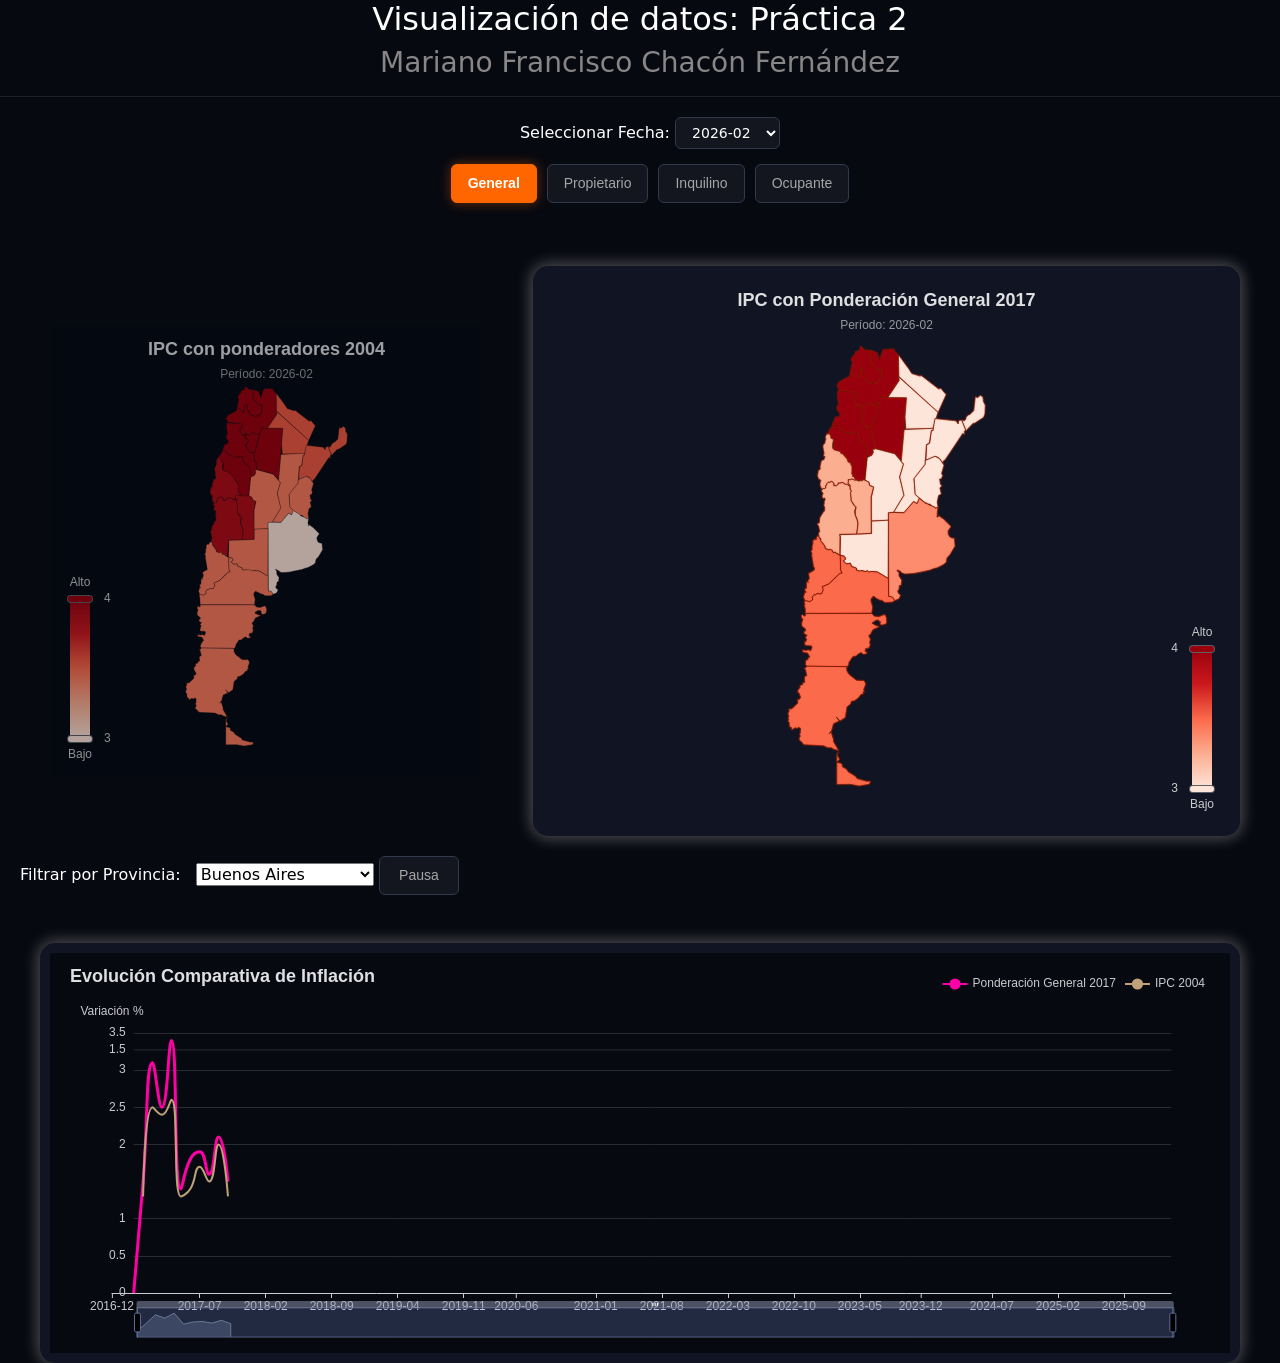
==== index.html @ ab662f48 "Mapas y line race funcionando" ====
<!DOCTYPE html>
<html lang="en">
<head>
    <meta charset="UTF-8">
    <meta name="viewport" content="width=device-width, initial-scale=1.0">
    <title>Práctica 2 - Visualización de datos</title>
    <!-- Bootstrap CSS -->
    <link href="https://cdn.jsdelivr.net/npm/bootstrap@5.0.2/dist/css/bootstrap.min.css" rel="stylesheet" integrity="sha384-EVSTQN3/azprG1Anm3QDgpJLIm9Nao0Yz1ztcQTwFspd3yD65VohhpuuCOmLASjC" crossorigin="anonymous">
    <!-- Styles -->
    <link rel="stylesheet" href="styles.css">
</head>
<body style="background-color: #070910;">

    <div class = "Encabezado" style="align-items: center; justify-content: center; text-align: center;">
        <h2 style="color: #ffffff;">Visualización de datos: Práctica 2</h2>
        <h3 style="color: #888686;">Mariano Francisco Chacón Fernández</h3>

    </div>
    <hr style="border: none; border-top: 1px solid #5f6578; width: 100%;">
    <div style="margin-left: 20px; margin-top: 20px;text-align: center;">
        <div class="controles">
            <label for="filtro-fecha" style="color: #ffffff;">Seleccionar Fecha:</label>
            
            <select id="filtro-fecha"></select>
        </div>

        <div class="filtros-ponderador" style="margin: 15px 0; display: flex; gap: 10px;justify-content: center;;">
            <button class="btn-neon active" data-col="var_mens_pond_gral">General</button>
            <button class="btn-neon" data-col="var_mens_pond_prop">Propietario</button>
            <button class="btn-neon" data-col="var_mens_pond_inqui">Inquilino</button>
            <button class="btn-neon" data-col="var_mens_pond_ocupante">Ocupante</button>
        </div>
    </div>

    
    <div style="display: flex; gap: 40px; width: 100%; max-width: 1200px; margin: 0 auto; align-items: center; justify-content: space-between;">
        
        <!-- Primer mapa -->
        <div class="container mt-5" style="flex: 1;margin-right: auto; opacity: 0.7;">
            <div id="mapa" style="height: 450px; width: 100%;"></div>
        </div>
        
        <!-- Mapa nuevo -->
        <div class="container mt-5 contenedor-neon" style="flex: 1.6;">
            <div id="mapaNuevo" style="height: 550px; width: 100%;"></div>
        </div>
        

    </div>
    <!-- Gráfico de carrera de líneas -->

    <div class="controles-grafico" style="margin: 20px 0; margin-left: 20px;">
        <label for="filtro-provincia" style="color: #ffffff; margin-right: 10px;">Filtrar por Provincia:</label>
        <select id="filtro-provincia"></select>
        <button id="btn-play-pausa" class="btn-neon" style="min-width: 80px;">Pausa</button>
    </div>

    <div class="container mt-5 contenedor-neon" style="width: 100%; max-width: 1200px; margin: 0 auto;">
        <div id="graficoCarrera" style="height: 400px; width: 100%;"></div>
    </div>

    <!-- SCRIPTS -->
    <script src="echarts.min.js"></script>
    <script src="echarts-gl.min.js"></script>
    <script src="main.js"></script>
</body>
</html>
---- styles.css ----
.mapa {
    width: 100%;
    height: 600px;
}

body {
    background-color: #121212;;
}

.contenedor-neon {
    background-color: #111422;
    border-radius: 15px;
    box-shadow: 0 0 15px 2px rgba(255, 255, 255, 0.3);
    padding: 10px;
    transition: box-shadow 0.3s ease;
}

.filtros-ponderador {
    margin: 20px 0;
    display: flex;
    gap: 12px;
}


.btn-neon {
    background-color: #14161f;
    color: #a6a6a6;
    border: 1px solid #33394d;
    padding: 8px 16px;
    border-radius: 6px;
    font-family: sans-serif;
    font-size: 14px;
    font-weight: 500;
    cursor: pointer;
    transition: all 0.2s ease;
}


.btn-neon:hover {
    color: #ffffff;
    border-color: #ff6600;
    background-color: #1c1f2b;
}


.btn-neon.active {
    background-color: #ff6600;
    color: #ffffff;
    border-color: #ff6600;
    font-weight: bold;
    box-shadow: 0 0 12px rgba(255, 102, 0, 0.4); 
}

#filtro-fecha {
    background-color: #14161f;
    color: #ffffff;
    border: 1px solid #33394d;
    padding: 6px 12px;
    border-radius: 6px;
    font-size: 14px;
    outline: none;
    cursor: pointer;
}
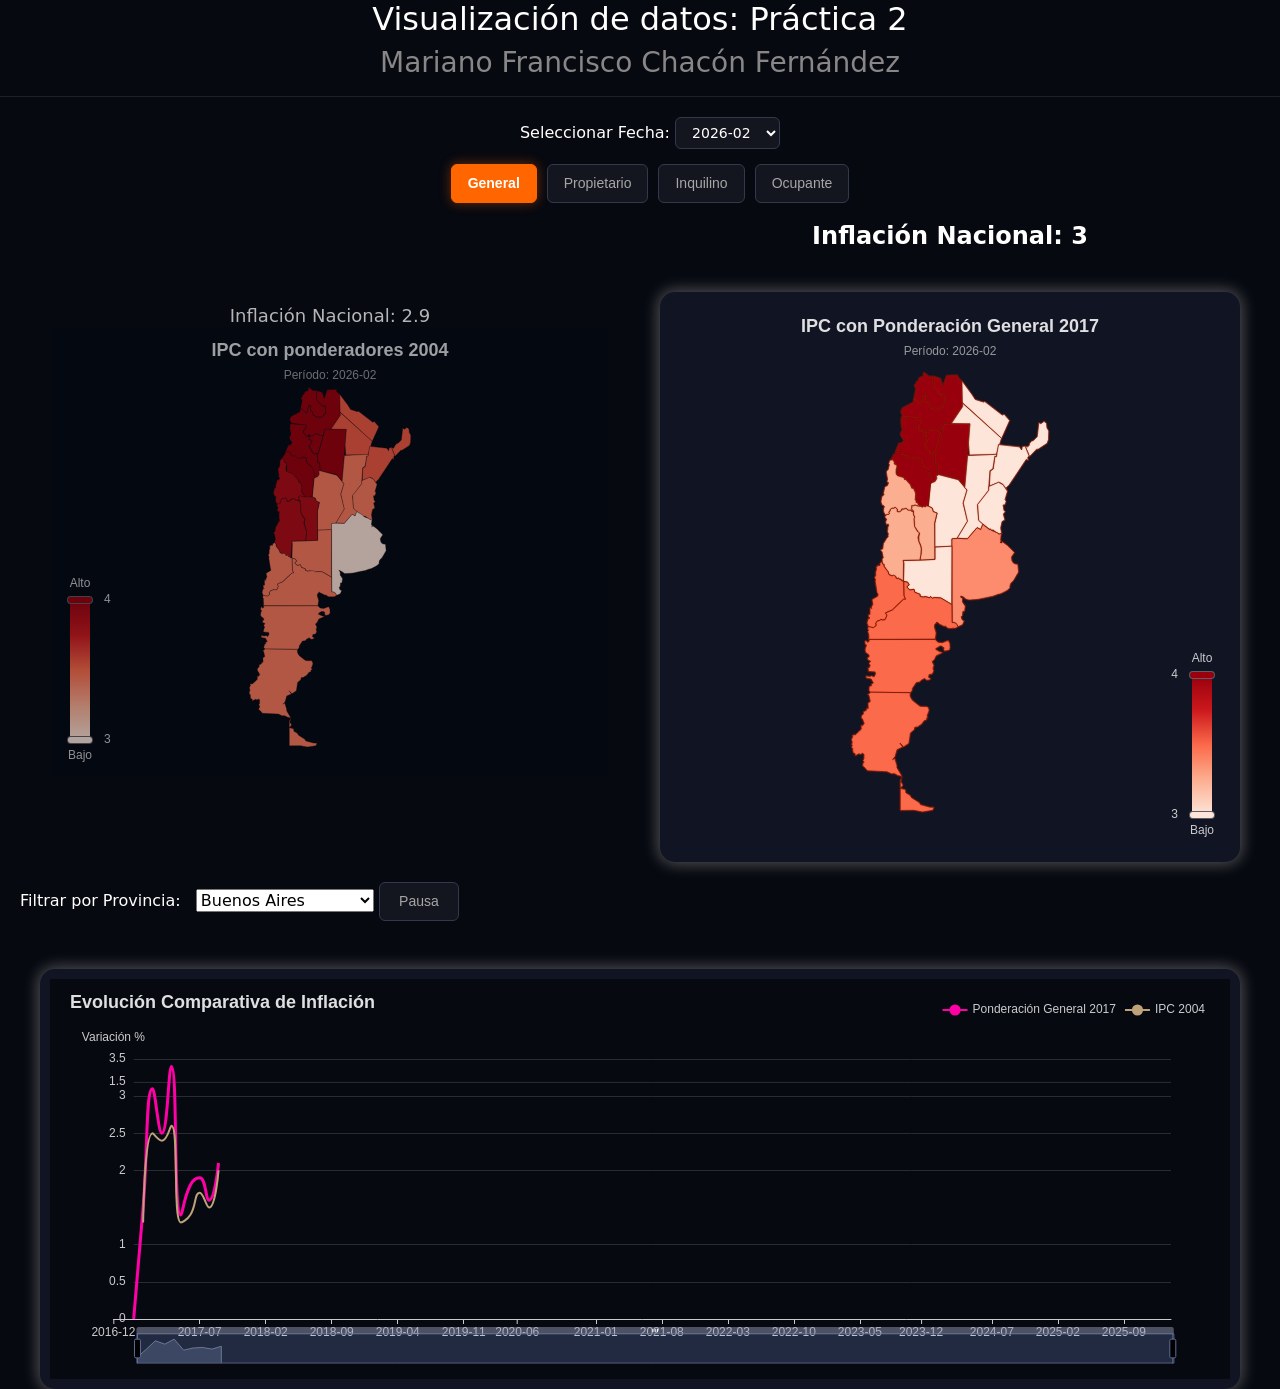
==== commit 0b196461: "Inflación nacional agregada" ====
--- a/index.html
+++ b/index.html
@@ -35,18 +35,34 @@
     
     <div style="display: flex; gap: 40px; width: 100%; max-width: 1200px; margin: 0 auto; align-items: center; justify-content: space-between;">
         
-        <!-- Primer mapa -->
-        <div class="container mt-5" style="flex: 1;margin-right: auto; opacity: 0.7;">
-            <div id="mapa" style="height: 450px; width: 100%;"></div>
+        
+        <div style="flex: 1; display: flex; flex-direction: column; align-items: center;">
+            
+            <!-- Inflación nacional ponderador 2004-->
+            <div class="card-body" style="text-align: center; margin-bottom: -10px;">
+                <p id="inf_nacional_04" class="card-text" style="font-size: 18px; font-weight: normal; color: white; margin: 0; opacity: 0.7;"></p>
+            </div>
+            
+            <!-- Primer mapa -->
+            <div class="container mt-2" style="width: 100%; opacity: 0.7;">
+                <div id="mapa" style="height: 450px; width: 100%;"></div>
+            </div>
+            
         </div>
-        
-        <!-- Mapa nuevo -->
-        <div class="container mt-5 contenedor-neon" style="flex: 1.6;">
-            <div id="mapaNuevo" style="height: 550px; width: 100%;"></div>
+
+            
+        <div style="flex: 1; display: flex; flex-direction: column; align-items: center;">
+            <!-- Inflación nacional ponderador 2017-->
+            <div class="card-body" style="text-align: center; margin-bottom: -10px;">
+                <p id="inf_nacional_17" class="card-text" style="font-size: 24px; font-weight: bold; color: white; margin: 0;"></p>
+            </div>
+            <!-- mapa ponderaciones 17 -->
+            <div class="container mt-5 contenedor-neon" style="flex: 1.6;">
+                <div id="mapaNuevo" style="height: 550px; width: 100%;"></div>
+            </div>
         </div>
-        
+    </div>
 
-    </div>
     <!-- Gráfico de carrera de líneas -->
 
     <div class="controles-grafico" style="margin: 20px 0; margin-left: 20px;">
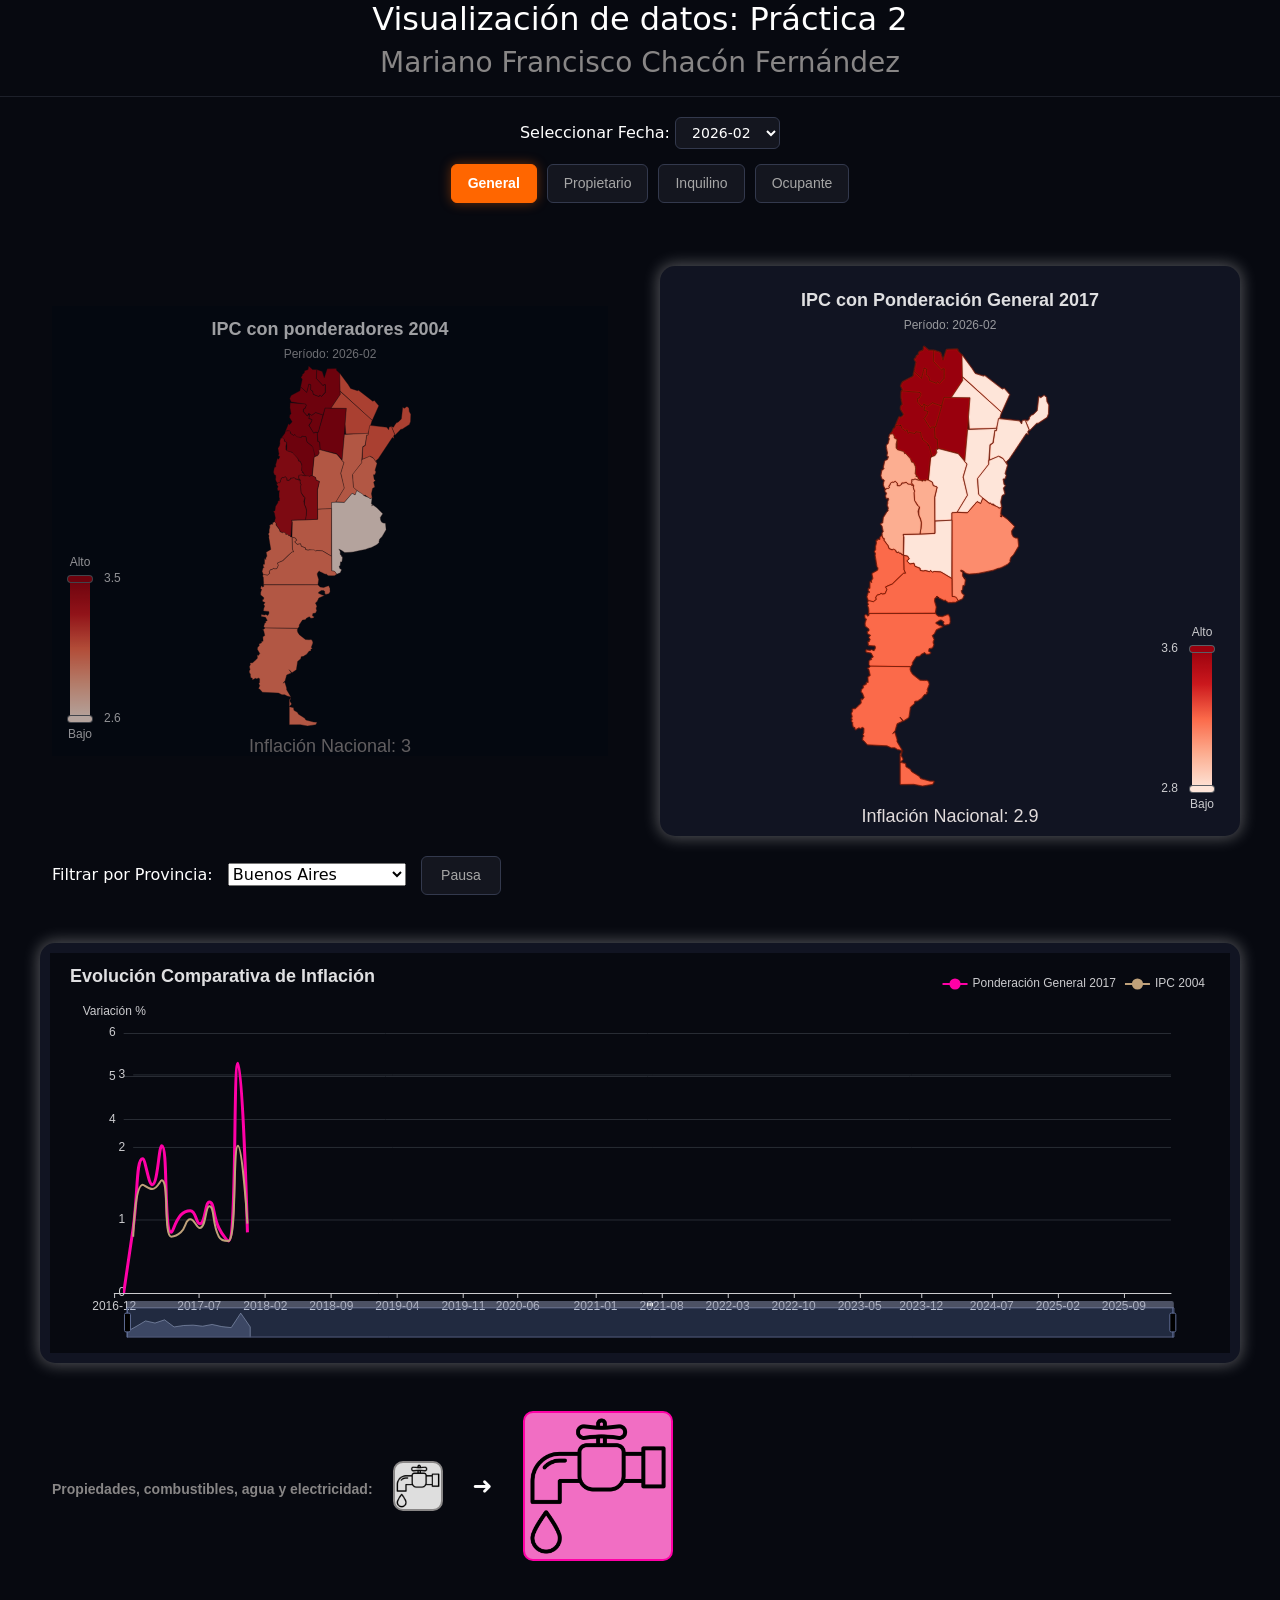
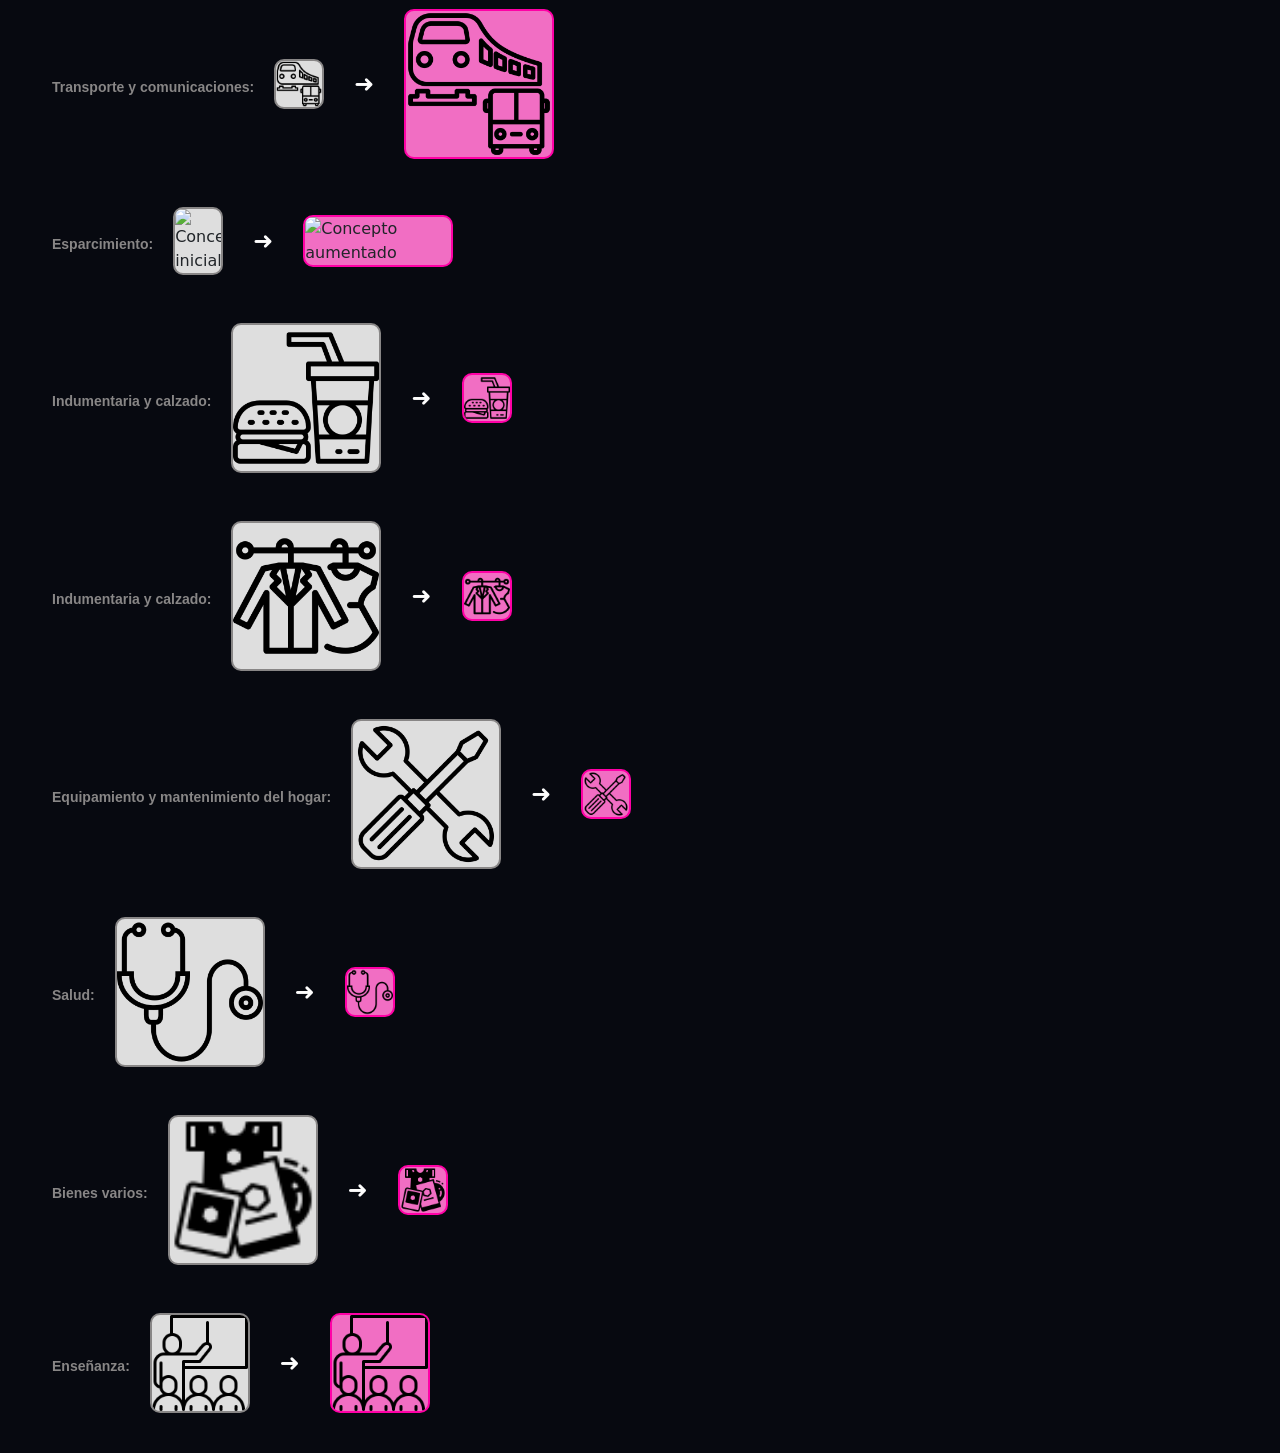
==== commit 3308f35f: "Imagenes ponderaciones agregadas" ====
--- a/index.html
+++ b/index.html
@@ -24,7 +24,7 @@
             <select id="filtro-fecha"></select>
         </div>
 
-        <div class="filtros-ponderador" style="margin: 15px 0; display: flex; gap: 10px;justify-content: center;;">
+        <div class="filtros-ponderador" style="margin: 15px 0; display: flex; gap: 10px;justify-content: center;">
             <button class="btn-neon active" data-col="var_mens_pond_gral">General</button>
             <button class="btn-neon" data-col="var_mens_pond_prop">Propietario</button>
             <button class="btn-neon" data-col="var_mens_pond_inqui">Inquilino</button>
@@ -39,9 +39,6 @@
         <div style="flex: 1; display: flex; flex-direction: column; align-items: center;">
             
             <!-- Inflación nacional ponderador 2004-->
-            <div class="card-body" style="text-align: center; margin-bottom: -10px;">
-                <p id="inf_nacional_04" class="card-text" style="font-size: 18px; font-weight: normal; color: white; margin: 0; opacity: 0.7;"></p>
-            </div>
             
             <!-- Primer mapa -->
             <div class="container mt-2" style="width: 100%; opacity: 0.7;">
@@ -53,9 +50,7 @@
             
         <div style="flex: 1; display: flex; flex-direction: column; align-items: center;">
             <!-- Inflación nacional ponderador 2017-->
-            <div class="card-body" style="text-align: center; margin-bottom: -10px;">
-                <p id="inf_nacional_17" class="card-text" style="font-size: 24px; font-weight: bold; color: white; margin: 0;"></p>
-            </div>
+
             <!-- mapa ponderaciones 17 -->
             <div class="container mt-5 contenedor-neon" style="flex: 1.6;">
                 <div id="mapaNuevo" style="height: 550px; width: 100%;"></div>
@@ -65,14 +60,73 @@
 
     <!-- Gráfico de carrera de líneas -->
 
-    <div class="controles-grafico" style="margin: 20px 0; margin-left: 20px;">
-        <label for="filtro-provincia" style="color: #ffffff; margin-right: 10px;">Filtrar por Provincia:</label>
-        <select id="filtro-provincia"></select>
-        <button id="btn-play-pausa" class="btn-neon" style="min-width: 80px;">Pausa</button>
+    <div style="width: 100%; max-width: 1200px; margin: 20px auto 0 auto; padding-left: 12px;">
+        <div class="controles-grafico">
+            <label for="filtro-provincia" style="color: #ffffff; margin-right: 10px;">Filtrar por Provincia:</label>
+            <select id="filtro-provincia"></select>
+            <button id="btn-play-pausa" class="btn-neon" style="min-width: 80px; margin-left: 10px;">Pausa</button>
+        </div>
     </div>
 
     <div class="container mt-5 contenedor-neon" style="width: 100%; max-width: 1200px; margin: 0 auto;">
         <div id="graficoCarrera" style="height: 400px; width: 100%;"></div>
+    </div>
+
+    <div class = "container mt-5" style="width: 100%; max-width: 1200px; margin: 20px auto 0 auto; padding-left: 12px;">
+        <div class="fila-concepto mt-5" style="justify-content: left;">
+            <span style="color: #888686; font-family: sans-serif; font-size: 14px; margin-top: 8px; font-weight: bold;">Propiedades, combustibles, agua y electricidad: </span>
+            <img src="imagenes/agua.png" alt="Concepto inicial" class="tamano-pequeno" style = "border: 2px solid #888686; border-radius:10px; background-color: #dedede">
+            <p style="color: #fdfdfd; font-size: 24px; margin: 0 10px;">&#10140;</p>
+            <img src="imagenes/agua.png" alt="Concepto aumentado" class="tamano-grande" style = "border: 2px solid #ff00a6; border-radius:10px; background-color: #f16ec3">
+        </div>
+        <div class="fila-concepto mt-5" style="justify-content: left;">
+            <span style="color: #888686; font-family: sans-serif; font-size: 14px; margin-top: 8px; font-weight: bold;">Transporte y comunicaciones:</span>
+            <img src="imagenes/transporte-publico.png" alt="Concepto inicial" class="tamano-pequeno" style = "border: 2px solid #888686; border-radius:10px; background-color: #dedede">
+            <p style="color: #fdfdfd; font-size: 24px; margin: 0 10px;">&#10140;</p>
+            <img src="imagenes/transporte-publico.png" alt="Concepto aumentado" class="tamano-grande" style = "border: 2px solid #ff00a6; border-radius:10px; background-color: #f16ec3">
+        </div>
+        <div class="fila-concepto mt-5" style="justify-content: left;">
+            <span style="color: #888686; font-family: sans-serif; font-size: 14px; margin-top: 8px; font-weight: bold;">Esparcimiento:</span>
+            <img src="imagenes/Esparcimiento.png" alt="Concepto inicial" class="tamano-pequeno" style = "border: 2px solid #888686; border-radius:10px; background-color: #dedede">
+            <p style="color: #fdfdfd; font-size: 24px; margin: 0 10px;">&#10140;</p>
+            <img src="imagenes/Esparcimiento.png" alt="Concepto aumentado" class="tamano-grande" style = "border: 2px solid #ff00a6; border-radius:10px; background-color: #f16ec3">
+        </div>
+        <div class="fila-concepto mt-5" style="justify-content: left;">
+            <span style="color: #888686; font-family: sans-serif; font-size: 14px; margin-top: 8px; font-weight: bold;">Indumentaria y calzado:</span>
+            <img src="imagenes/Alimentos.png" alt="Concepto aumentado" class="tamano-grande" style = "border: 2px solid #888686; border-radius:10px; background-color: #dedede">
+            <p style="color: #fdfdfd; font-size: 24px; margin: 0 10px;">&#10140;</p>
+            <img src="imagenes/Alimentos.png" alt="Concepto inicial" class="tamano-pequeno" style = "border: 2px solid #ff00a6; border-radius:10px; background-color: #f16ec3">
+        </div>
+        <div class="fila-concepto mt-5" style="justify-content: left;">
+            <span style="color: #888686; font-family: sans-serif; font-size: 14px; margin-top: 8px; font-weight: bold;">Indumentaria y calzado:</span>
+            <img src="imagenes/ropa.png" alt="Concepto aumentado" class="tamano-grande" style = "border: 2px solid #888686; border-radius:10px; background-color: #dedede">
+            <p style="color: #fdfdfd; font-size: 24px; margin: 0 10px;">&#10140;</p>
+            <img src="imagenes/ropa.png" alt="Concepto inicial" class="tamano-pequeno" style = "border: 2px solid #ff00a6; border-radius:10px; background-color: #f16ec3">
+        </div>
+        <div class="fila-concepto mt-5" style="justify-content: left;">
+            <span style="color: #888686; font-family: sans-serif; font-size: 14px; margin-top: 8px; font-weight: bold;">Equipamiento y mantenimiento del hogar:</span>
+            <img src="imagenes/servicio-tecnico.png" alt="Concepto aumentado" class="tamano-grande" style = "border: 2px solid #888686; border-radius:10px; background-color: #dedede">
+            <p style="color: #fdfdfd; font-size: 24px; margin: 0 10px;">&#10140;</p>
+            <img src="imagenes/servicio-tecnico.png" alt="Concepto inicial" class="tamano-pequeno" style = "border: 2px solid #ff00a6; border-radius:10px; background-color: #f16ec3">
+        </div>
+        <div class="fila-concepto mt-5" style="justify-content: left;">
+            <span style="color: #888686; font-family: sans-serif; font-size: 14px; margin-top: 8px; font-weight: bold;">Salud:</span>
+            <img src="imagenes/estetoscopio.png" alt="Concepto aumentado" class="tamano-grande" style = "border: 2px solid #888686; border-radius:10px; background-color: #dedede">
+            <p style="color: #fdfdfd; font-size: 24px; margin: 0 10px;">&#10140;</p>
+            <img src="imagenes/estetoscopio.png" alt="Concepto inicial" class="tamano-pequeno" style = "border: 2px solid #ff00a6; border-radius:10px; background-color: #f16ec3">
+        </div>
+        <div class="fila-concepto mt-5" style="justify-content: left;">
+            <span style="color: #888686; font-family: sans-serif; font-size: 14px; margin-top: 8px; font-weight: bold;">Bienes varios:</span>
+            <img src="imagenes/bienes_varios.png" alt="Concepto aumentado" class="tamano-grande" style = "border: 2px solid #888686; border-radius:10px; background-color: #dedede">
+            <p style="color: #fdfdfd; font-size: 24px; margin: 0 10px;">&#10140;</p>
+            <img src="imagenes/bienes_varios.png" alt="Concepto inicial" class="tamano-pequeno" style = "border: 2px solid #ff00a6; border-radius:10px; background-color: #f16ec3">
+        </div>
+        <div class="fila-concepto mt-5" style="justify-content: left;">
+            <span style="color: #888686; font-family: sans-serif; font-size: 14px; margin-top: 8px; font-weight: bold;">Enseñanza:</span>
+            <img src="imagenes/ensenanzas.png" alt="Concepto aumentado" class="tamano-mediano" style = "border: 2px solid #888686; border-radius:10px; background-color: #dedede">
+            <p style="color: #fdfdfd; font-size: 24px; margin: 0 10px;">&#10140;</p>
+            <img src="imagenes/ensenanzas.png" alt="Concepto inicial" class="tamano-mediano" style = "border: 2px solid #ff00a6; border-radius:10px; background-color: #f16ec3">
+        </div>
     </div>
 
     <!-- SCRIPTS -->
--- a/styles.css
+++ b/styles.css
@@ -60,4 +60,31 @@
     font-size: 14px;
     outline: none;
     cursor: pointer;
-}+}
+
+.fila-concepto {
+    display: flex;
+    align-items: center;
+    gap: 20px;
+    margin-bottom: 40px;
+}
+
+.flecha {
+    width: 50px;
+    height: auto;
+}
+
+.tamano-pequeno {
+    width: 50px;
+    height: auto;
+}
+
+.tamano-mediano {
+    width: 100px;
+    height: auto;
+}
+
+.tamano-grande {
+    width: 150px;
+    height: auto;
+}
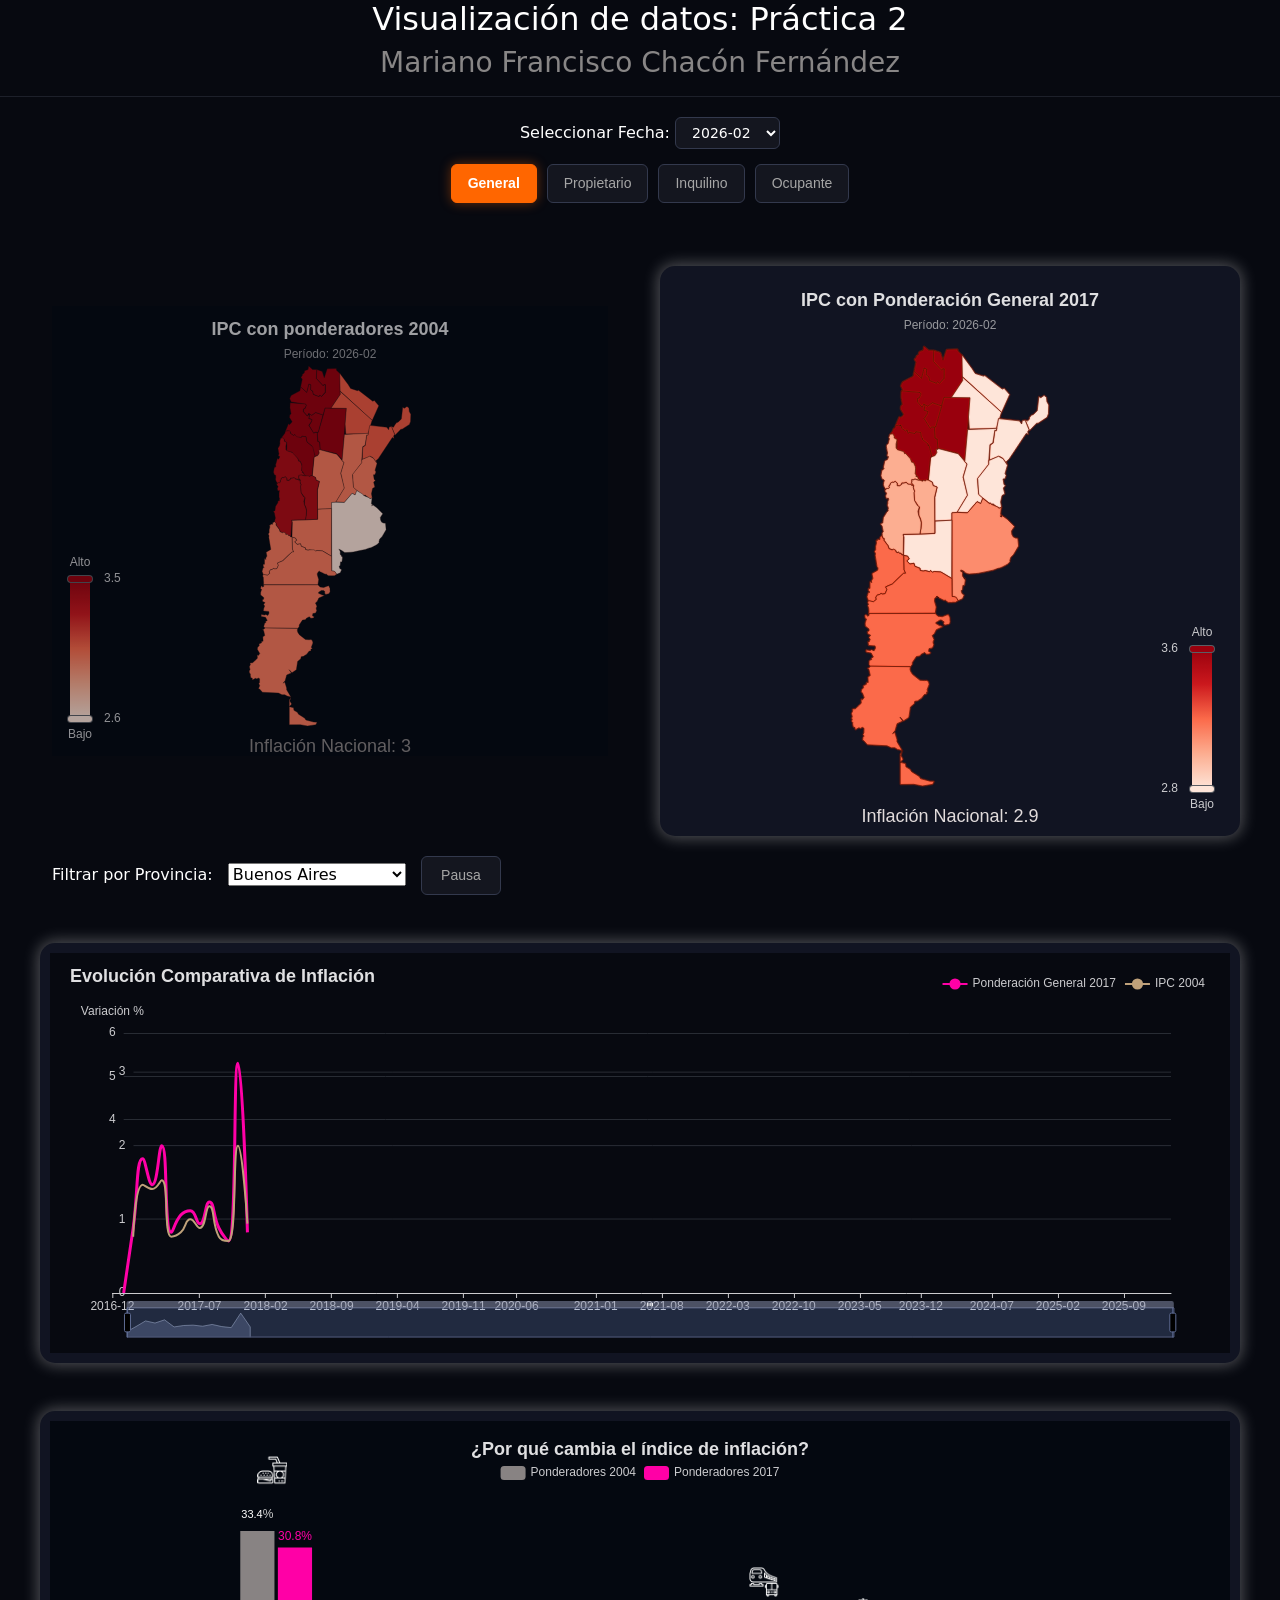
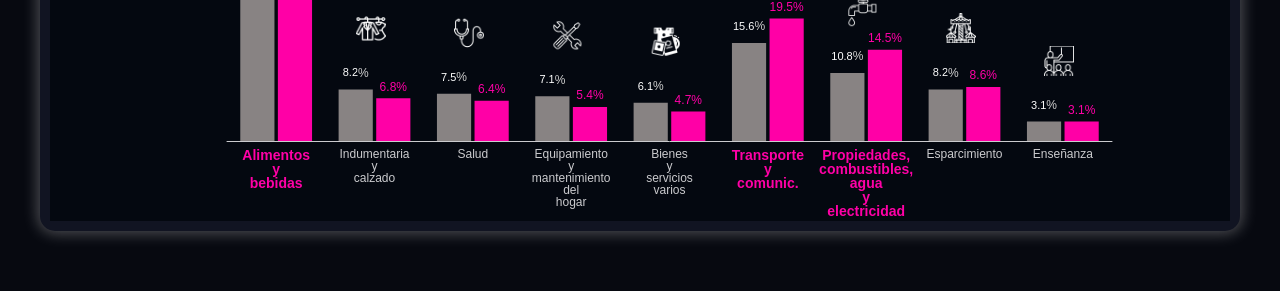
==== commit b0866973: "Ponderadores en grafica con íconos" ====
--- a/index.html
+++ b/index.html
@@ -72,62 +72,15 @@
         <div id="graficoCarrera" style="height: 400px; width: 100%;"></div>
     </div>
 
-    <div class = "container mt-5" style="width: 100%; max-width: 1200px; margin: 20px auto 0 auto; padding-left: 12px;">
-        <div class="fila-concepto mt-5" style="justify-content: left;">
-            <span style="color: #888686; font-family: sans-serif; font-size: 14px; margin-top: 8px; font-weight: bold;">Propiedades, combustibles, agua y electricidad: </span>
-            <img src="imagenes/agua.png" alt="Concepto inicial" class="tamano-pequeno" style = "border: 2px solid #888686; border-radius:10px; background-color: #dedede">
-            <p style="color: #fdfdfd; font-size: 24px; margin: 0 10px;">&#10140;</p>
-            <img src="imagenes/agua.png" alt="Concepto aumentado" class="tamano-grande" style = "border: 2px solid #ff00a6; border-radius:10px; background-color: #f16ec3">
-        </div>
-        <div class="fila-concepto mt-5" style="justify-content: left;">
-            <span style="color: #888686; font-family: sans-serif; font-size: 14px; margin-top: 8px; font-weight: bold;">Transporte y comunicaciones:</span>
-            <img src="imagenes/transporte-publico.png" alt="Concepto inicial" class="tamano-pequeno" style = "border: 2px solid #888686; border-radius:10px; background-color: #dedede">
-            <p style="color: #fdfdfd; font-size: 24px; margin: 0 10px;">&#10140;</p>
-            <img src="imagenes/transporte-publico.png" alt="Concepto aumentado" class="tamano-grande" style = "border: 2px solid #ff00a6; border-radius:10px; background-color: #f16ec3">
-        </div>
-        <div class="fila-concepto mt-5" style="justify-content: left;">
-            <span style="color: #888686; font-family: sans-serif; font-size: 14px; margin-top: 8px; font-weight: bold;">Esparcimiento:</span>
-            <img src="imagenes/Esparcimiento.png" alt="Concepto inicial" class="tamano-pequeno" style = "border: 2px solid #888686; border-radius:10px; background-color: #dedede">
-            <p style="color: #fdfdfd; font-size: 24px; margin: 0 10px;">&#10140;</p>
-            <img src="imagenes/Esparcimiento.png" alt="Concepto aumentado" class="tamano-grande" style = "border: 2px solid #ff00a6; border-radius:10px; background-color: #f16ec3">
-        </div>
-        <div class="fila-concepto mt-5" style="justify-content: left;">
-            <span style="color: #888686; font-family: sans-serif; font-size: 14px; margin-top: 8px; font-weight: bold;">Indumentaria y calzado:</span>
-            <img src="imagenes/Alimentos.png" alt="Concepto aumentado" class="tamano-grande" style = "border: 2px solid #888686; border-radius:10px; background-color: #dedede">
-            <p style="color: #fdfdfd; font-size: 24px; margin: 0 10px;">&#10140;</p>
-            <img src="imagenes/Alimentos.png" alt="Concepto inicial" class="tamano-pequeno" style = "border: 2px solid #ff00a6; border-radius:10px; background-color: #f16ec3">
-        </div>
-        <div class="fila-concepto mt-5" style="justify-content: left;">
-            <span style="color: #888686; font-family: sans-serif; font-size: 14px; margin-top: 8px; font-weight: bold;">Indumentaria y calzado:</span>
-            <img src="imagenes/ropa.png" alt="Concepto aumentado" class="tamano-grande" style = "border: 2px solid #888686; border-radius:10px; background-color: #dedede">
-            <p style="color: #fdfdfd; font-size: 24px; margin: 0 10px;">&#10140;</p>
-            <img src="imagenes/ropa.png" alt="Concepto inicial" class="tamano-pequeno" style = "border: 2px solid #ff00a6; border-radius:10px; background-color: #f16ec3">
-        </div>
-        <div class="fila-concepto mt-5" style="justify-content: left;">
-            <span style="color: #888686; font-family: sans-serif; font-size: 14px; margin-top: 8px; font-weight: bold;">Equipamiento y mantenimiento del hogar:</span>
-            <img src="imagenes/servicio-tecnico.png" alt="Concepto aumentado" class="tamano-grande" style = "border: 2px solid #888686; border-radius:10px; background-color: #dedede">
-            <p style="color: #fdfdfd; font-size: 24px; margin: 0 10px;">&#10140;</p>
-            <img src="imagenes/servicio-tecnico.png" alt="Concepto inicial" class="tamano-pequeno" style = "border: 2px solid #ff00a6; border-radius:10px; background-color: #f16ec3">
-        </div>
-        <div class="fila-concepto mt-5" style="justify-content: left;">
-            <span style="color: #888686; font-family: sans-serif; font-size: 14px; margin-top: 8px; font-weight: bold;">Salud:</span>
-            <img src="imagenes/estetoscopio.png" alt="Concepto aumentado" class="tamano-grande" style = "border: 2px solid #888686; border-radius:10px; background-color: #dedede">
-            <p style="color: #fdfdfd; font-size: 24px; margin: 0 10px;">&#10140;</p>
-            <img src="imagenes/estetoscopio.png" alt="Concepto inicial" class="tamano-pequeno" style = "border: 2px solid #ff00a6; border-radius:10px; background-color: #f16ec3">
-        </div>
-        <div class="fila-concepto mt-5" style="justify-content: left;">
-            <span style="color: #888686; font-family: sans-serif; font-size: 14px; margin-top: 8px; font-weight: bold;">Bienes varios:</span>
-            <img src="imagenes/bienes_varios.png" alt="Concepto aumentado" class="tamano-grande" style = "border: 2px solid #888686; border-radius:10px; background-color: #dedede">
-            <p style="color: #fdfdfd; font-size: 24px; margin: 0 10px;">&#10140;</p>
-            <img src="imagenes/bienes_varios.png" alt="Concepto inicial" class="tamano-pequeno" style = "border: 2px solid #ff00a6; border-radius:10px; background-color: #f16ec3">
-        </div>
-        <div class="fila-concepto mt-5" style="justify-content: left;">
-            <span style="color: #888686; font-family: sans-serif; font-size: 14px; margin-top: 8px; font-weight: bold;">Enseñanza:</span>
-            <img src="imagenes/ensenanzas.png" alt="Concepto aumentado" class="tamano-mediano" style = "border: 2px solid #888686; border-radius:10px; background-color: #dedede">
-            <p style="color: #fdfdfd; font-size: 24px; margin: 0 10px;">&#10140;</p>
-            <img src="imagenes/ensenanzas.png" alt="Concepto inicial" class="tamano-mediano" style = "border: 2px solid #ff00a6; border-radius:10px; background-color: #f16ec3">
-        </div>
+    <!-- Gráfico barras -->
+    <div class="container mt-5 mb-15 contenedor-neon" style="width: 100%; max-width: 1200px; margin: 0 auto;">
+        <div id="graficoPonderadores" style="height: 400px; width: 100%;"></div>
     </div>
+
+
+
+
+
 
     <!-- SCRIPTS -->
     <script src="echarts.min.js"></script>
--- a/styles.css
+++ b/styles.css
@@ -4,7 +4,8 @@
 }
 
 body {
-    background-color: #121212;;
+    background-color: #121212;
+    padding-bottom: 60px;
 }
 
 .contenedor-neon {
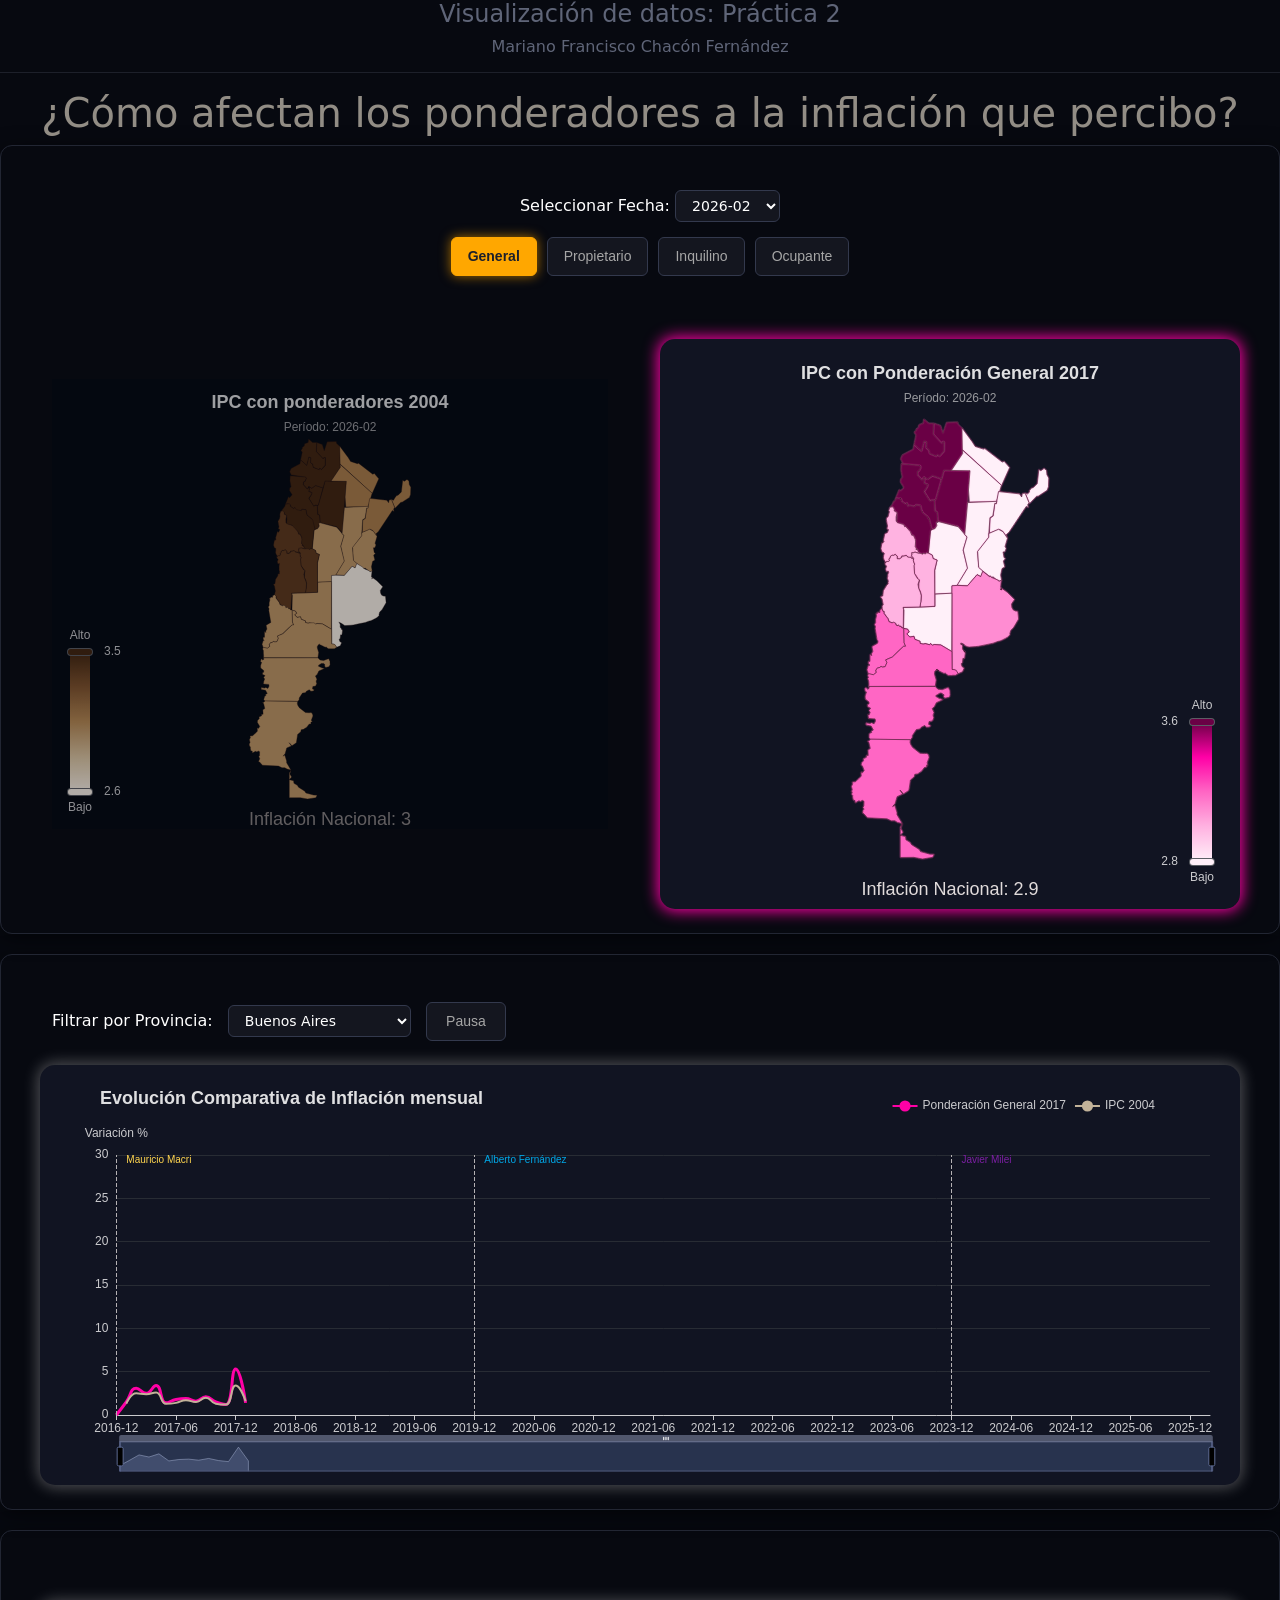
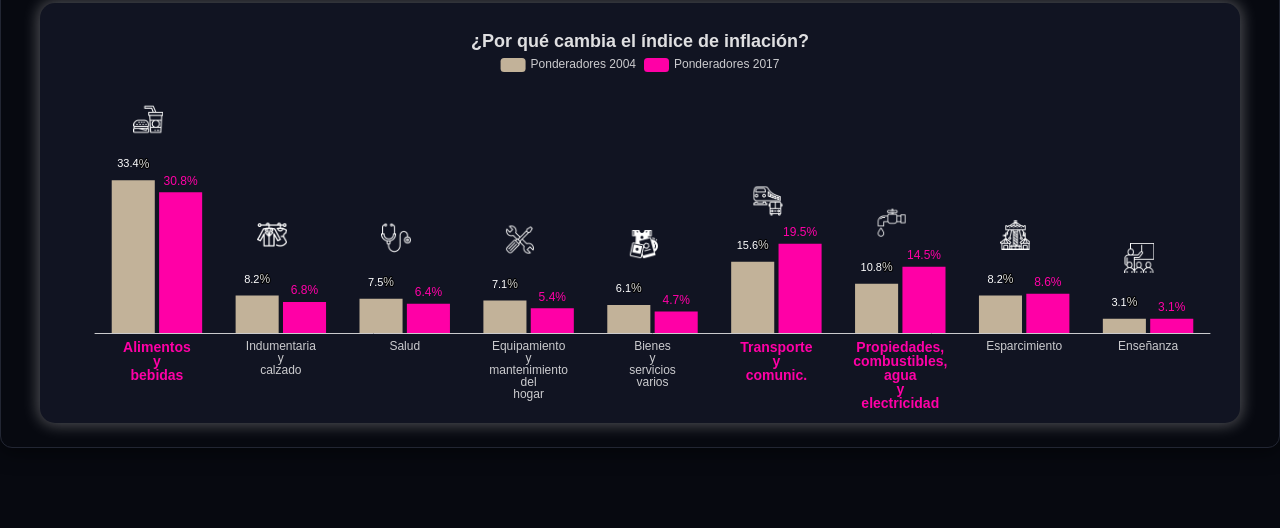
==== commit 31d670f8: "Todo funcionando" ====
--- a/index.html
+++ b/index.html
@@ -11,76 +11,84 @@
 </head>
 <body style="background-color: #070910;">
 
+
     <div class = "Encabezado" style="align-items: center; justify-content: center; text-align: center;">
-        <h2 style="color: #ffffff;">Visualización de datos: Práctica 2</h2>
-        <h3 style="color: #888686;">Mariano Francisco Chacón Fernández</h3>
+        <h4 style="color: #5f6578;">Visualización de datos: Práctica 2</h2>
+        <h6 style="color: #5f6578;">Mariano Francisco Chacón Fernández</h3>
 
     </div>
     <hr style="border: none; border-top: 1px solid #5f6578; width: 100%;">
-    <div style="margin-left: 20px; margin-top: 20px;text-align: center;">
-        <div class="controles">
-            <label for="filtro-fecha" style="color: #ffffff;">Seleccionar Fecha:</label>
-            
-            <select id="filtro-fecha"></select>
+
+    <div class = "Encabezado" style="align-items: center; justify-content: center; text-align: center;">
+        <h1 style="color: #928d85;">¿Cómo afectan los ponderadores a la inflación que percibo?</h2>
+    </div>
+    <!---  Recuadro ----->
+    <div class="contenedor-recuadro">
+        <div style="margin-left: 20px; margin-top: 20px;text-align: center;">
+            <div class="controles">
+                <label for="filtro-fecha" style="color: #ffffff;">Seleccionar Fecha:</label>
+                
+                <select id="filtro-fecha"></select>
+            </div>
+
+            <div class="filtros-ponderador" style="margin: 15px 0; display: flex; gap: 10px;justify-content: center;">
+                <button class="btn-neon active" data-col="var_mens_pond_gral">General</button>
+                <button class="btn-neon" data-col="var_mens_pond_prop">Propietario</button>
+                <button class="btn-neon" data-col="var_mens_pond_inqui">Inquilino</button>
+                <button class="btn-neon" data-col="var_mens_pond_ocupante">Ocupante</button>
+            </div>
         </div>
 
-        <div class="filtros-ponderador" style="margin: 15px 0; display: flex; gap: 10px;justify-content: center;">
-            <button class="btn-neon active" data-col="var_mens_pond_gral">General</button>
-            <button class="btn-neon" data-col="var_mens_pond_prop">Propietario</button>
-            <button class="btn-neon" data-col="var_mens_pond_inqui">Inquilino</button>
-            <button class="btn-neon" data-col="var_mens_pond_ocupante">Ocupante</button>
+        
+        <div style="display: flex; gap: 40px; width: 100%; max-width: 1200px; margin: 0 auto; align-items: center; justify-content: space-between;">
+            
+            
+            <div style="flex: 1; display: flex; flex-direction: column; align-items: center;">
+                
+                <!-- Inflación nacional ponderador 2004-->
+                
+                <!-- Primer mapa -->
+                <div class="container-fluid mt-2" style="width: 100%; opacity: 0.7;">
+                    <div id="mapa" style="height: 450px; width: 100%;"></div>
+                </div>
+                
+            </div>
+
+                
+            <div style="flex: 1; display: flex; flex-direction: column; align-items: center;">
+                <!-- Inflación nacional ponderador 2017-->
+
+                <!-- mapa ponderaciones 17 -->
+                <div class="container-fluid mt-5 contenedor-neon" style="flex: 1.6;">
+                    <div id="mapaNuevo" style="height: 550px; width: 100%;"></div>
+                </div>
+            </div>
+        </div>
+
+    </div>
+
+    <div class="contenedor-recuadro">
+        <!-- Gráfico de carrera de líneas -->
+
+        <div style="width: 100%; max-width: 1200px; margin: 20px auto 0 auto; padding-left: 12px; padding-top: 3px">
+            <div class="controles-grafico">
+                <label for="filtro-provincia" style="color: #ffffff; margin-right: 10px;">Filtrar por Provincia:</label>
+                <select id="filtro-provincia"></select>
+                <button id="btn-play-pausa" class="btn-neon" style="min-width: 80px; margin-left: 10px;">Pausa</button>
+            </div>
+        </div>
+
+        <div class="container-fluid mt-4 contenedor-neon-oscuro" style="width: 100%; max-width: 1200px; margin: 0 auto;">
+            <div id="graficoCarrera" style="height: 400px; width: 100%;"></div>
         </div>
     </div>
 
-    
-    <div style="display: flex; gap: 40px; width: 100%; max-width: 1200px; margin: 0 auto; align-items: center; justify-content: space-between;">
-        
-        
-        <div style="flex: 1; display: flex; flex-direction: column; align-items: center;">
-            
-            <!-- Inflación nacional ponderador 2004-->
-            
-            <!-- Primer mapa -->
-            <div class="container mt-2" style="width: 100%; opacity: 0.7;">
-                <div id="mapa" style="height: 450px; width: 100%;"></div>
-            </div>
-            
-        </div>
-
-            
-        <div style="flex: 1; display: flex; flex-direction: column; align-items: center;">
-            <!-- Inflación nacional ponderador 2017-->
-
-            <!-- mapa ponderaciones 17 -->
-            <div class="container mt-5 contenedor-neon" style="flex: 1.6;">
-                <div id="mapaNuevo" style="height: 550px; width: 100%;"></div>
-            </div>
+    <div class="contenedor-recuadro">
+        <!-- Gráfico barras -->
+        <div class="container-fluid mt-5 mb-15 contenedor-neon-oscuro" style="width: 100%; max-width: 1200px; margin: 0 auto;">
+            <div id="graficoPonderadores" style="height: 400px; width: 100%;"></div>
         </div>
     </div>
-
-    <!-- Gráfico de carrera de líneas -->
-
-    <div style="width: 100%; max-width: 1200px; margin: 20px auto 0 auto; padding-left: 12px;">
-        <div class="controles-grafico">
-            <label for="filtro-provincia" style="color: #ffffff; margin-right: 10px;">Filtrar por Provincia:</label>
-            <select id="filtro-provincia"></select>
-            <button id="btn-play-pausa" class="btn-neon" style="min-width: 80px; margin-left: 10px;">Pausa</button>
-        </div>
-    </div>
-
-    <div class="container mt-5 contenedor-neon" style="width: 100%; max-width: 1200px; margin: 0 auto;">
-        <div id="graficoCarrera" style="height: 400px; width: 100%;"></div>
-    </div>
-
-    <!-- Gráfico barras -->
-    <div class="container mt-5 mb-15 contenedor-neon" style="width: 100%; max-width: 1200px; margin: 0 auto;">
-        <div id="graficoPonderadores" style="height: 400px; width: 100%;"></div>
-    </div>
-
-
-
-
-
 
     <!-- SCRIPTS -->
     <script src="echarts.min.js"></script>
--- a/styles.css
+++ b/styles.css
@@ -9,6 +9,14 @@
 }
 
 .contenedor-neon {
+    background-color: #111422;
+    border-radius: 15px;
+    box-shadow: 0 0 15px 2px #ff00a6;
+    padding: 10px;
+    transition: box-shadow 0.3s ease;
+}
+
+.contenedor-neon-oscuro {
     background-color: #111422;
     border-radius: 15px;
     box-shadow: 0 0 15px 2px rgba(255, 255, 255, 0.3);
@@ -39,20 +47,31 @@
 
 .btn-neon:hover {
     color: #ffffff;
-    border-color: #ff6600;
+    border-color: #FFA700;
     background-color: #1c1f2b;
 }
 
 
 .btn-neon.active {
-    background-color: #ff6600;
-    color: #ffffff;
-    border-color: #ff6600;
+    background-color: #FFA700;
+    color: #1c1f2b;
+    border-color: #FFA700;
     font-weight: bold;
-    box-shadow: 0 0 12px rgba(255, 102, 0, 0.4); 
+    box-shadow: 0 0 12px #a66c01; 
 }
 
 #filtro-fecha {
+    background-color: #14161f;
+    color: #ffffff;
+    border: 1px solid #33394d;
+    padding: 6px 12px;
+    border-radius: 6px;
+    font-size: 14px;
+    outline: none;
+    cursor: pointer;
+}
+
+#filtro-provincia {
     background-color: #14161f;
     color: #ffffff;
     border: 1px solid #33394d;
@@ -89,3 +108,17 @@
     width: 150px;
     height: auto;
 }
+
+
+.contenedor-recuadro {
+    width: 100%;
+    max-width: 1300px;
+    margin: 0 auto; 
+    border: 1px solid #222633;    /* Borde sutil para dar estructura */
+    border-radius: 12px;          /* Bordes redondeados sutiles */
+    padding: 24px;                /* Espacio interno para que los divs de adentro no toquen el borde */
+    margin-bottom: 20px;          /* Espacio exterior hacia abajo */
+    
+    /* Opcional: Un reflejo sutil en los bordes para dar efecto premium */
+    box-shadow: 0 4px 20px rgba(0, 0, 0, 0.5); 
+}
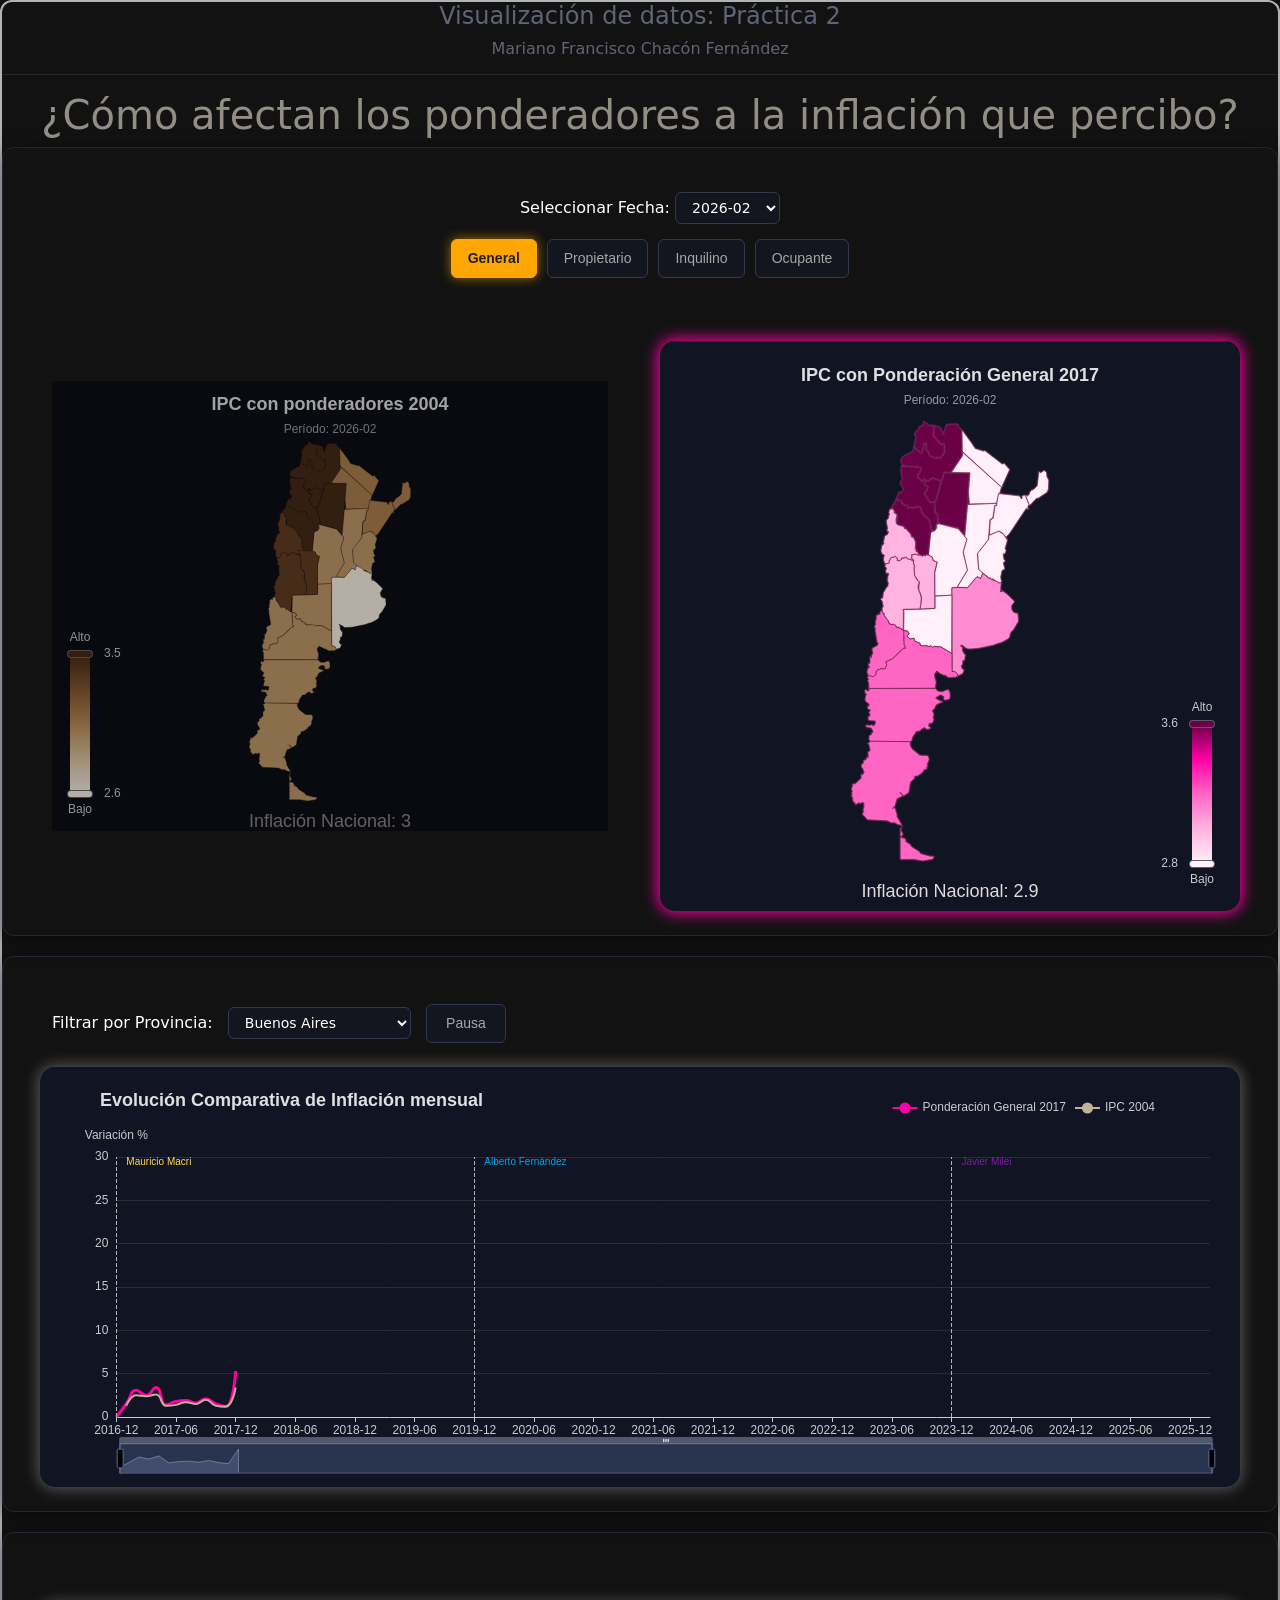
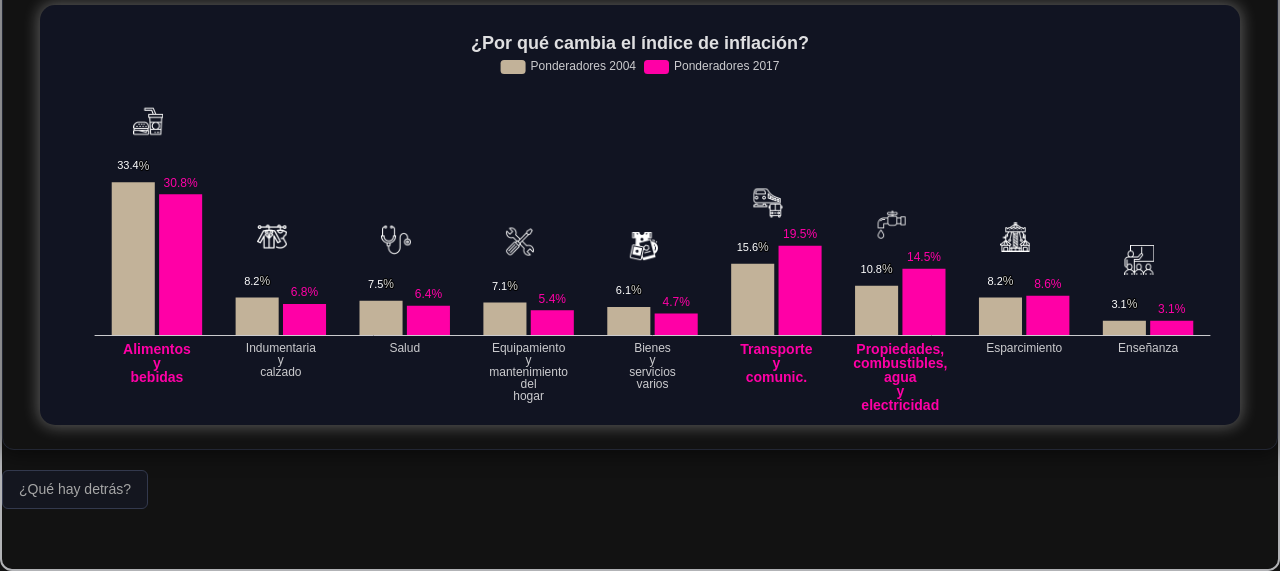
==== commit b58687a2: "Transiciones agregadas" ====
--- a/index.html
+++ b/index.html
@@ -4,14 +4,21 @@
     <meta charset="UTF-8">
     <meta name="viewport" content="width=device-width, initial-scale=1.0">
     <title>Práctica 2 - Visualización de datos</title>
+
+    <style>
+        @view-transition {
+            navigation: auto;
+        }
+    </style>
     <!-- Bootstrap CSS -->
     <link href="https://cdn.jsdelivr.net/npm/bootstrap@5.0.2/dist/css/bootstrap.min.css" rel="stylesheet" integrity="sha384-EVSTQN3/azprG1Anm3QDgpJLIm9Nao0Yz1ztcQTwFspd3yD65VohhpuuCOmLASjC" crossorigin="anonymous">
     <!-- Styles -->
     <link rel="stylesheet" href="styles.css">
-</head>
-<body style="background-color: #070910;">
+</head>    
+<body style="background-color: #121212; padding-bottom: 60px; border: 2px solid #b2b3b6; border-radius: 12px;">
 
-
+    
+    
     <div class = "Encabezado" style="align-items: center; justify-content: center; text-align: center;">
         <h4 style="color: #5f6578;">Visualización de datos: Práctica 2</h2>
         <h6 style="color: #5f6578;">Mariano Francisco Chacón Fernández</h3>
@@ -90,6 +97,10 @@
         </div>
     </div>
 
+    <a href="nueva_pagina.html" class="magico" style="text-decoration: none; display: inline-block;">
+        ¿Qué hay detrás?
+    </a>
+
     <!-- SCRIPTS -->
     <script src="echarts.min.js"></script>
     <script src="echarts-gl.min.js"></script>
--- a/styles.css
+++ b/styles.css
@@ -1,11 +1,6 @@
 .mapa {
     width: 100%;
     height: 600px;
-}
-
-body {
-    background-color: #121212;
-    padding-bottom: 60px;
 }
 
 .contenedor-neon {
@@ -114,11 +109,70 @@
     width: 100%;
     max-width: 1300px;
     margin: 0 auto; 
-    border: 1px solid #222633;    /* Borde sutil para dar estructura */
-    border-radius: 12px;          /* Bordes redondeados sutiles */
-    padding: 24px;                /* Espacio interno para que los divs de adentro no toquen el borde */
-    margin-bottom: 20px;          /* Espacio exterior hacia abajo */
+    border: 1px solid #222633;
+    border-radius: 12px;
+    padding: 24px; 
+    margin-bottom: 20px;          
     
-    /* Opcional: Un reflejo sutil en los bordes para dar efecto premium */
+
     box-shadow: 0 4px 20px rgba(0, 0, 0, 0.5); 
+}
+
+.magico {
+    background-color: #14161f;
+    color: #a6a6a6;
+    border: 1px solid #33394d;
+    padding: 8px 16px;
+    border-radius: 6px;
+    font-family: sans-serif;
+    font-size: 14px;
+    font-weight: 500;
+    cursor: pointer;
+    transition: all 0.2s ease;
+}
+
+
+/* 1. Preparamos el escenario tridimensional en la pantalla */
+::view-transition-group(root) {
+    perspective: 1500px; /* Da la sensación de profundidad de la cámara */
+}
+
+/* 2. Configuración de la página actual (Frente) */
+::view-transition-old(root) {
+    animation: 2.5s cubic-bezier(0.4, 0, 0.2, 1) both giro-salida;
+    backface-visibility: hidden; /* Esconde la página vieja cuando se da la vuelta */
+    transform-origin: center center;
+}
+
+/* 3. Configuración de la nueva página (Detrás) */
+::view-transition-new(root) {
+    animation: 2.5s cubic-bezier(0.4, 0, 0.2, 1) both giro-entrada;
+    backface-visibility: hidden;
+    transform-origin: center center;
+}
+
+/* 🔄 ANIMACIONES DE GIRO 3D */
+
+/* La página actual rota 180 grados hacia la izquierda y se oculta */
+@keyframes giro-salida {
+    from {
+        transform: rotateY(0deg);
+        opacity: 1;
+    }
+    to {
+        transform: rotateY(-180deg);
+        opacity: 0; /* Suaviza el cambio en el punto medio */
+    }
+}
+
+/* La nueva página empieza invertida a 180 grados y gira hasta quedar de frente (0deg) */
+@keyframes giro-entrada {
+    from {
+        transform: rotateY(180deg);
+        opacity: 0;
+    }
+    to {
+        transform: rotateY(0deg);
+        opacity: 1;
+    }
 }
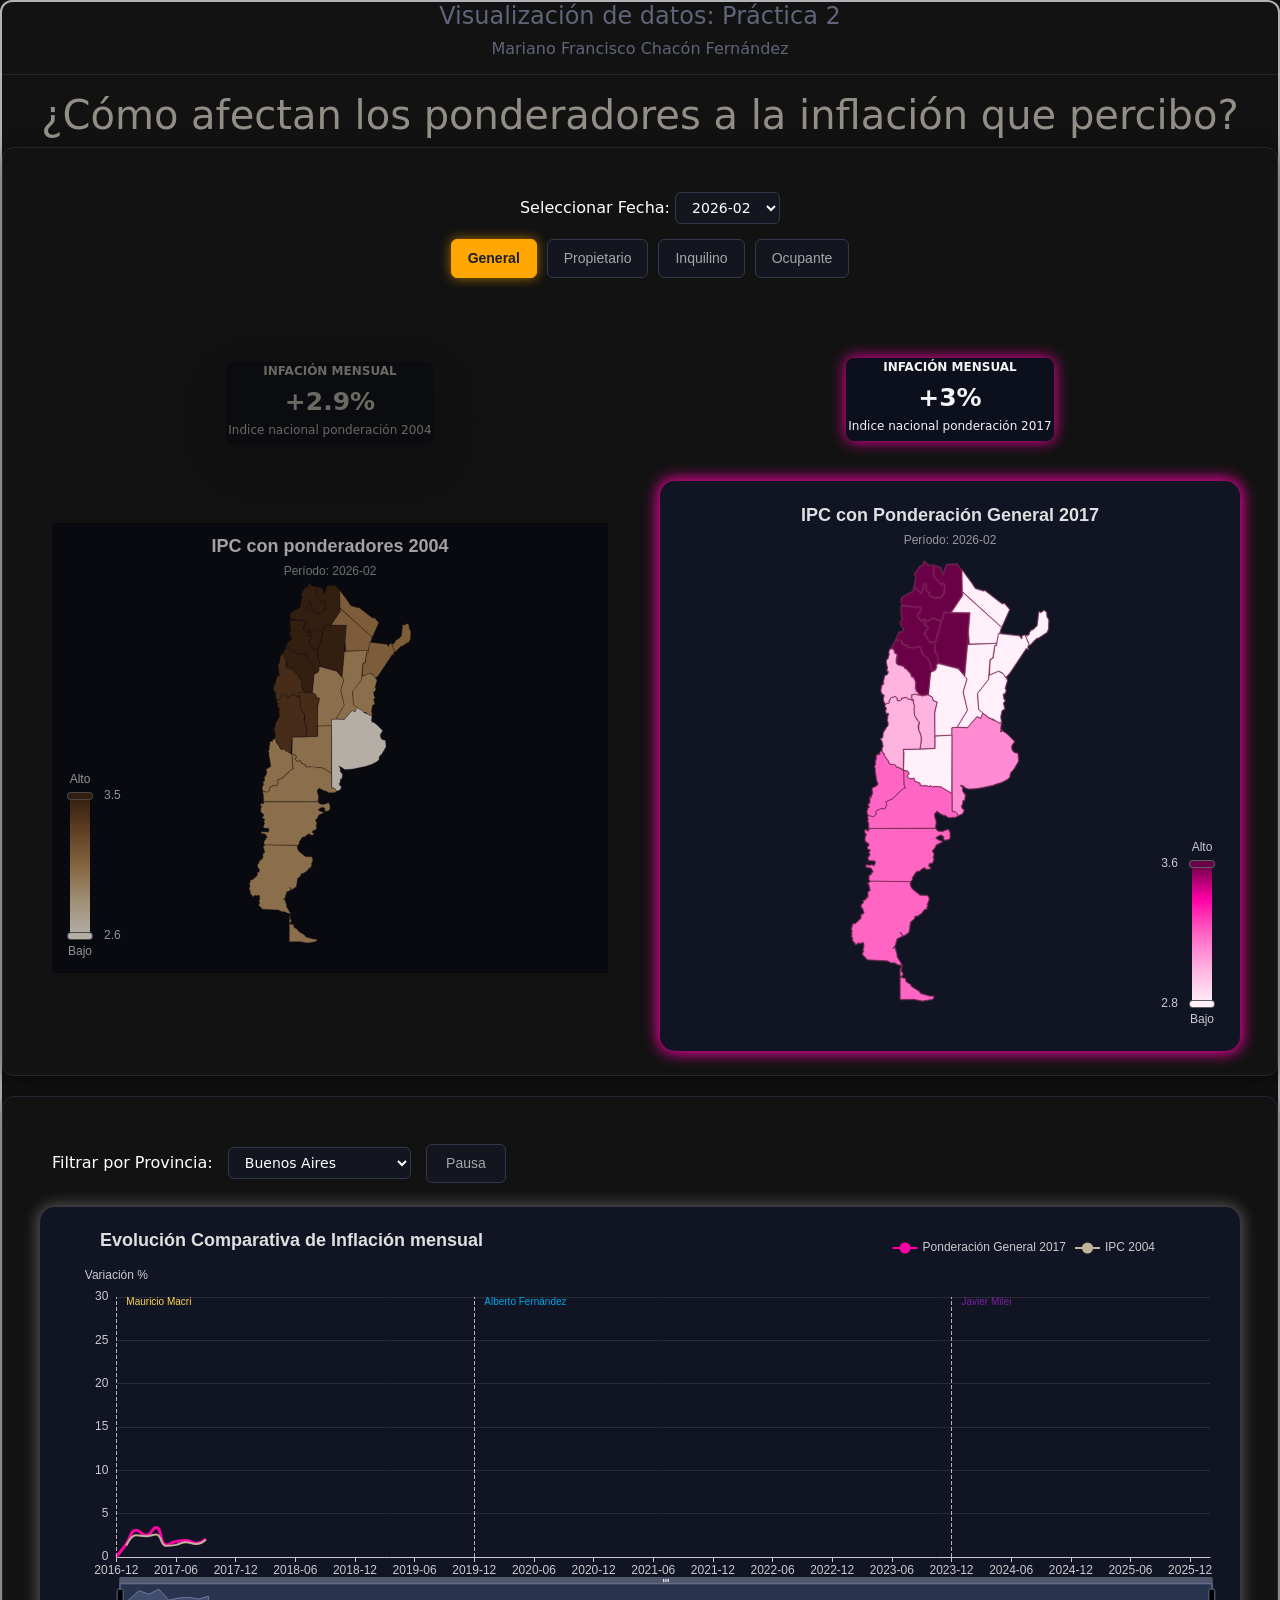
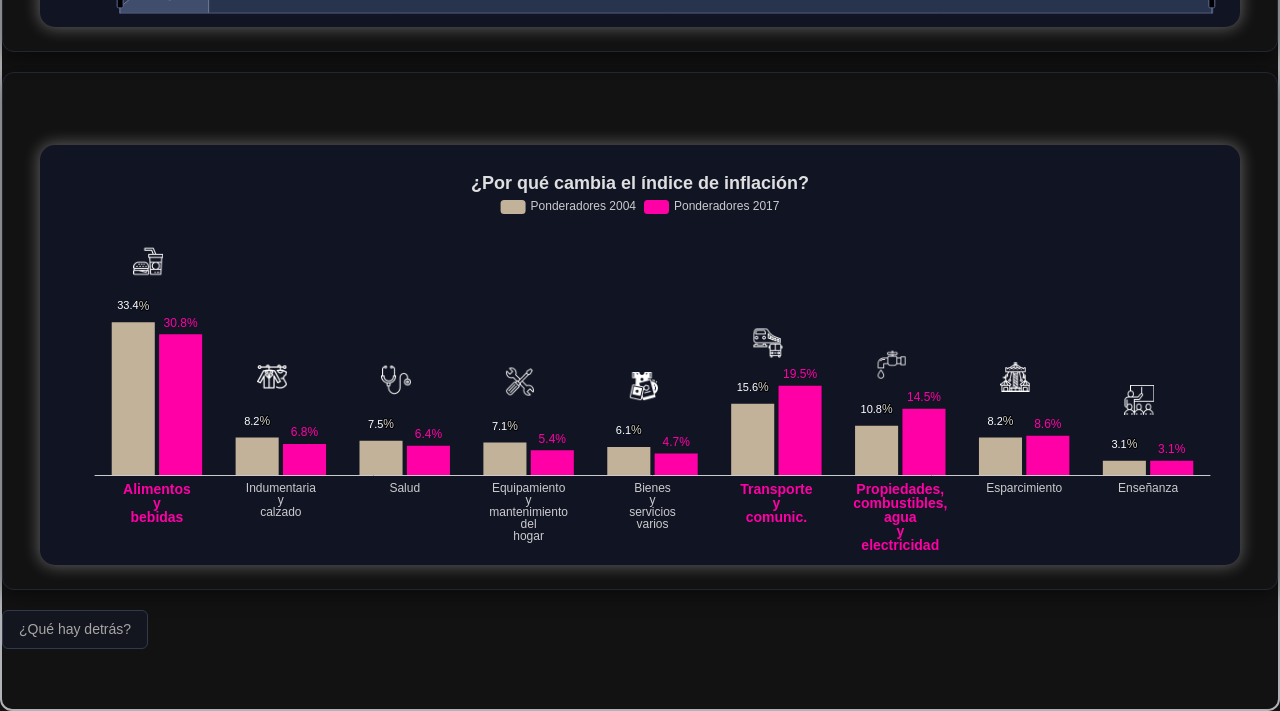
==== commit be852ad3: "Tarjetas agregadas" ====
--- a/index.html
+++ b/index.html
@@ -40,9 +40,9 @@
 
             <div class="filtros-ponderador" style="margin: 15px 0; display: flex; gap: 10px;justify-content: center;">
                 <button class="btn-neon active" data-col="var_mens_pond_gral">General</button>
-                <button class="btn-neon" data-col="var_mens_pond_prop">Propietario</button>
-                <button class="btn-neon" data-col="var_mens_pond_inqui">Inquilino</button>
-                <button class="btn-neon" data-col="var_mens_pond_ocupante">Ocupante</button>
+                <button class="btn-neon-rosa" data-col="var_mens_pond_prop">Propietario</button>
+                <button class="btn-neon-rosa" data-col="var_mens_pond_inqui">Inquilino</button>
+                <button class="btn-neon-rosa" data-col="var_mens_pond_ocupante">Ocupante</button>
             </div>
         </div>
 
@@ -50,23 +50,33 @@
         <div style="display: flex; gap: 40px; width: 100%; max-width: 1200px; margin: 0 auto; align-items: center; justify-content: space-between;">
             
             
-            <div style="flex: 1; display: flex; flex-direction: column; align-items: center;">
+            <div style="flex: 1; display: flex; flex-direction: column; min-height: 680px;">
                 
                 <!-- Inflación nacional ponderador 2004-->
+                <div class="tarjeta-flotante-04 shadow-lg" style="width: fit-content; margin: 30px auto 40px auto; display: flex; flex-direction: column; align-items: center; justify-content: center; text-align: center; opacity: 0.7;">
+                    <h6 class="titulo-tarjeta-04">Infación Mensual</h6>
+                    <div class="valor-tarjeta-04" id="valor-tarjeta-04"></div>
+                    <p class="subtexto-tarjeta-04">Indice nacional ponderación 2004</p>
+                </div>
                 
                 <!-- Primer mapa -->
-                <div class="container-fluid mt-2" style="width: 100%; opacity: 0.7;">
+                <div class="container-fluid mt-2" style="width: 100%; opacity: 0.7; margin-top: auto !important; margin-bottom: auto !important;">
                     <div id="mapa" style="height: 450px; width: 100%;"></div>
                 </div>
                 
             </div>
 
                 
-            <div style="flex: 1; display: flex; flex-direction: column; align-items: center;">
+            <div style="flex: 1; display: flex; flex-direction: column; min-height: 680px">
                 <!-- Inflación nacional ponderador 2017-->
+                <div class="tarjeta-flotante-17" style="width: fit-content; margin: 65px auto 40px auto; display: flex; flex-direction: column; align-items: center; justify-content: center; text-align: center;">
+                    <h6 class="titulo-tarjeta-17">Infación Mensual</h6>
+                    <div class="valor-tarjeta-17" id="valor-tarjeta-17"></div>
+                    <p class="subtexto-tarjeta-17">Indice nacional ponderación 2017</p>
+                </div>
 
                 <!-- mapa ponderaciones 17 -->
-                <div class="container-fluid mt-5 contenedor-neon" style="flex: 1.6;">
+                <div class="container-fluid mt-5 contenedor-neon" style="width: 100%; margin-top: auto !important; margin-bottom: auto !important;">
                     <div id="mapaNuevo" style="height: 550px; width: 100%;"></div>
                 </div>
             </div>
--- a/styles.css
+++ b/styles.css
@@ -55,6 +55,33 @@
     box-shadow: 0 0 12px #a66c01; 
 }
 
+.btn-neon-rosa {
+    background-color: #14161f;
+    color: #a6a6a6;
+    border: 1px solid #33394d;
+    padding: 8px 16px;
+    border-radius: 6px;
+    font-family: sans-serif;
+    font-size: 14px;
+    font-weight: 500;
+    cursor: pointer;
+    transition: all 0.2s ease;
+}
+
+.btn-neon-rosa:hover {
+    color: #ffffff;
+    border-color: #ff00a6;
+    background-color: #1c1f2b;
+}
+
+.btn-neon-rosa.active {
+    background-color: #ff00a6;
+    color: #1c1f2b;
+    border-color: #ff00a6;
+    font-weight: bold;
+    box-shadow: 0 0 12px #77004e; 
+}
+
 #filtro-fecha {
     background-color: #14161f;
     color: #ffffff;
@@ -83,28 +110,6 @@
     gap: 20px;
     margin-bottom: 40px;
 }
-
-.flecha {
-    width: 50px;
-    height: auto;
-}
-
-.tamano-pequeno {
-    width: 50px;
-    height: auto;
-}
-
-.tamano-mediano {
-    width: 100px;
-    height: auto;
-}
-
-.tamano-grande {
-    width: 150px;
-    height: auto;
-}
-
-
 .contenedor-recuadro {
     width: 100%;
     max-width: 1300px;
@@ -132,6 +137,84 @@
 }
 
 
+.tarjeta-flotante-04 {
+    z-index: 10;
+    background-color:#090a0f;
+    border: 1px solid #090a0f;
+    border-radius: 8px;
+    box-shadow: 0 0 15px #7d5719;
+}
+
+.tarjeta-flotante-04 .titulo-tarjeta-04 {
+    color: #928d85;
+    margin: 1px 1px 5px 1px;
+    font-size: 12px;
+    text-transform: uppercase;
+    font-weight: bold;
+    align-items: center;
+    justify-content: center;
+    text-align: center;
+}
+
+.valor-tarjeta-04 {
+    color: #928d85;
+    font-size: 25px;
+    font-weight: bold;
+    align-items: center;
+    justify-content: center;
+    text-align: center;
+}
+
+.subtexto-tarjeta-04{
+    color: #928d85;
+    margin: 0 1px 5px 1px;
+    font-size: 12px;
+    font-weight: normal;
+    align-items: center;
+    justify-content: center;
+    text-align: center;
+}
+
+
+.tarjeta-flotante-17 {
+    z-index: 10;
+    background-color:#0c101c;
+    border: 1px solid #0c101c;
+    border-radius: 8px;
+    box-shadow: 0 0 15px #ff00a6;
+}
+
+.tarjeta-flotante-17 .titulo-tarjeta-17 {
+    color: #f4f4f6;
+    margin: 1px 1px 5px 1px;
+    font-size: 12px;
+    text-transform: uppercase;
+    font-weight: bold;
+    align-items: center;
+    justify-content: center;
+    text-align: center;
+}
+
+.valor-tarjeta-17 {
+    color: #f4f4f6;
+    font-size: 25px;
+    font-weight: bold;
+    align-items: center;
+    justify-content: center;
+    text-align: center;
+}
+
+.subtexto-tarjeta-17{
+    color: #f4f4f6;
+    margin: 0 1px 5px 1px;
+    font-size: 12px;
+    font-weight: normal;
+    align-items: center;
+    justify-content: center;
+    text-align: center;
+}
+
+
 /* 1. Preparamos el escenario tridimensional en la pantalla */
 ::view-transition-group(root) {
     perspective: 1500px; /* Da la sensación de profundidad de la cámara */
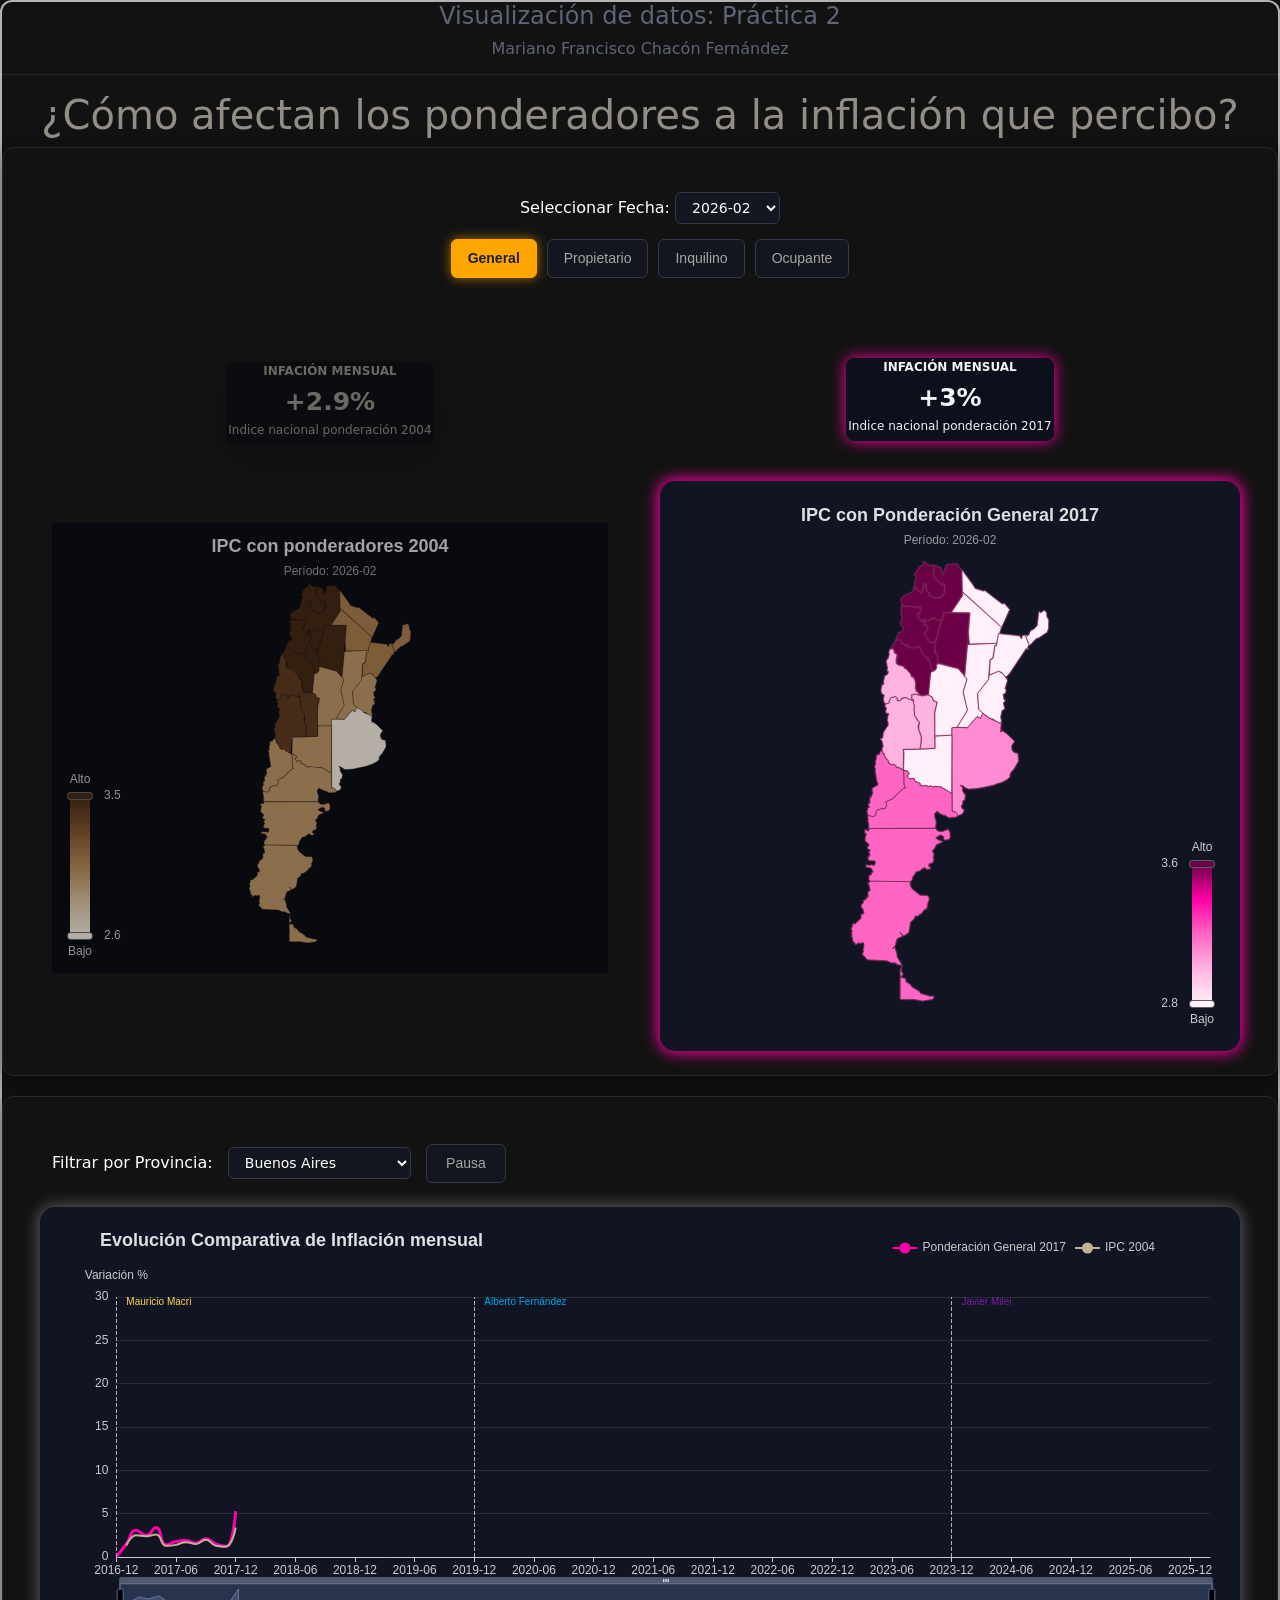
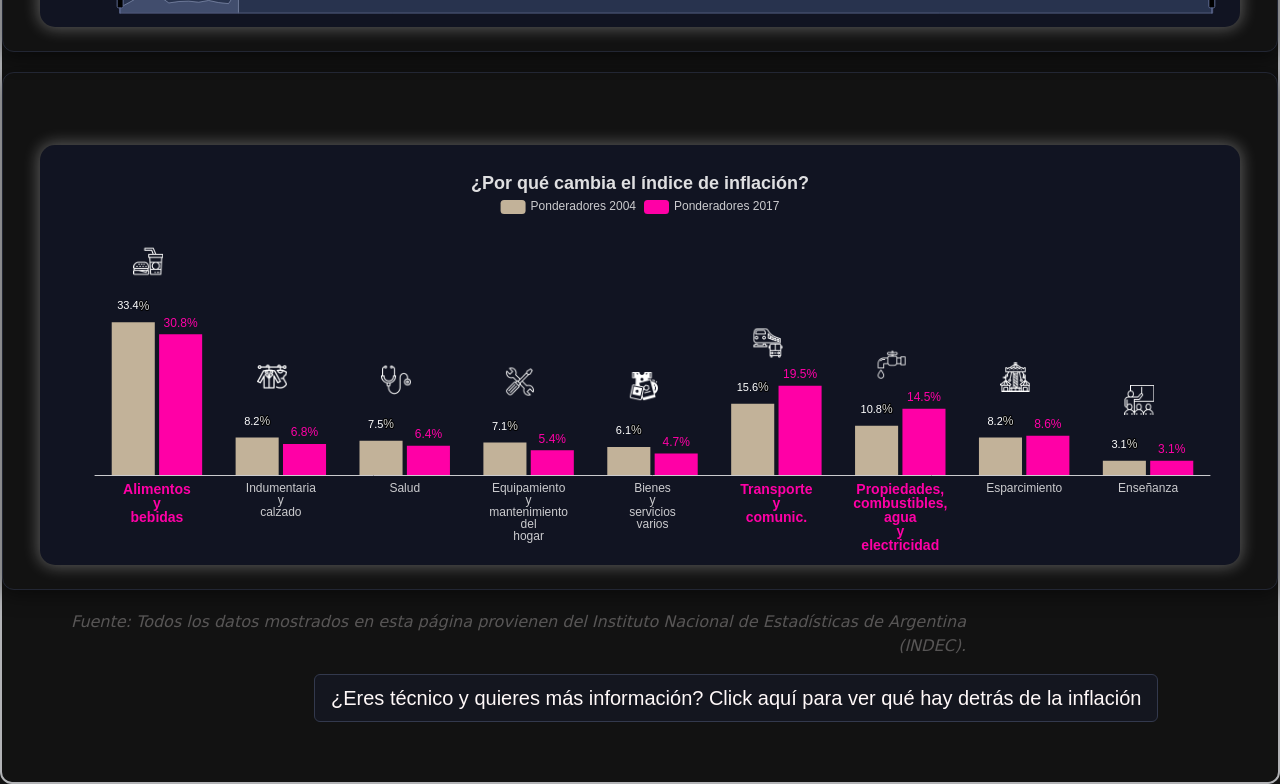
==== commit caf1f989: "Visualizaciones terminadas" ====
--- a/index.html
+++ b/index.html
@@ -107,9 +107,17 @@
         </div>
     </div>
 
-    <a href="nueva_pagina.html" class="magico" style="text-decoration: none; display: inline-block;">
-        ¿Qué hay detrás?
-    </a>
+    <div class="container-fluid">
+        <p style = "color: #585656; font-style: italic; text-align: right; margin-right: 300px;">
+            Fuente: Todos los datos mostrados en esta página provienen del Instituto Nacional de Estadísticas de Argentina (INDEC).
+        </p>
+    </div>
+
+    <div class="container-fluid" style="flex-direction: column">
+        <a href="nueva_pagina.html" class="magico" style="text-decoration: none; display: inline-block; margin-left: 300px;">
+            ¿Eres técnico y quieres más información? Click aquí para ver qué hay detrás de la inflación
+        </a>
+    </div>
 
     <!-- SCRIPTS -->
     <script src="echarts.min.js"></script>
--- a/styles.css
+++ b/styles.css
@@ -7,6 +7,14 @@
     background-color: #111422;
     border-radius: 15px;
     box-shadow: 0 0 15px 2px #ff00a6;
+    padding: 10px;
+    transition: box-shadow 0.3s ease;
+}
+
+.contenedor-neon-correlaciones {
+    background-color: #111422;
+    border-radius: 15px;
+    box-shadow: 0 0 15px 2px #00ff62;
     padding: 10px;
     transition: box-shadow 0.3s ease;
 }
@@ -125,6 +133,25 @@
 
 .magico {
     background-color: #14161f;
+    color: #fff8f8;
+    border: 1px solid #33394d;
+    padding: 8px 16px;
+    border-radius: 6px;
+    font-family: sans-serif;
+    font-size: 20px;
+    font-weight: 500;
+    cursor: pointer;
+    transition: all 0.2s ease;
+}
+
+.magico:hover {
+    color: #00ff62;
+    border-color: #00ff62;
+    background-color: #1c1f2b;
+}
+
+.volver {
+    background-color: #14161f;
     color: #a6a6a6;
     border: 1px solid #33394d;
     padding: 8px 16px;
@@ -136,6 +163,11 @@
     transition: all 0.2s ease;
 }
 
+.volver:hover {
+    color: #ff00a6;
+    border-color: #ff00a6;
+    background-color: #1c1f2b;
+}
 
 .tarjeta-flotante-04 {
     z-index: 10;
@@ -214,6 +246,10 @@
     text-align: center;
 }
 
+nodeGraph {
+    width: 100%;
+    height: 600px
+}
 
 /* 1. Preparamos el escenario tridimensional en la pantalla */
 ::view-transition-group(root) {
